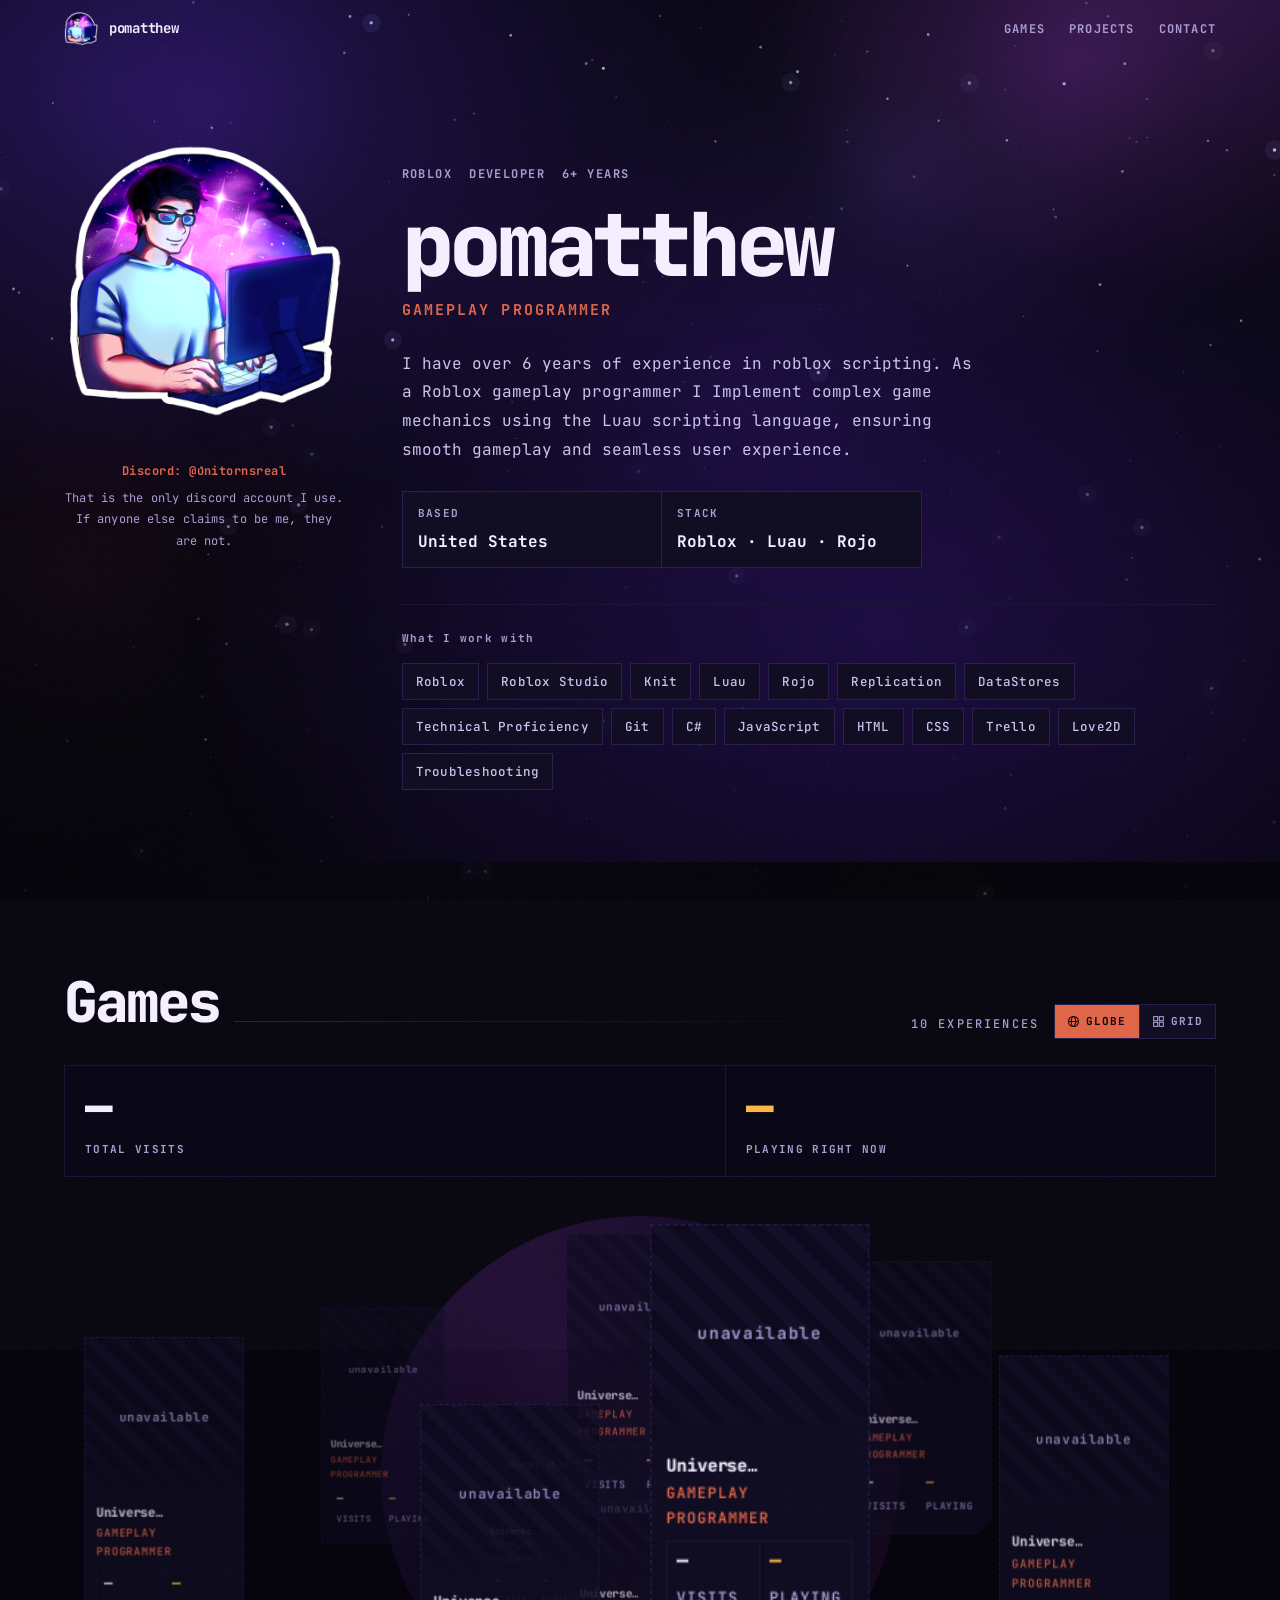
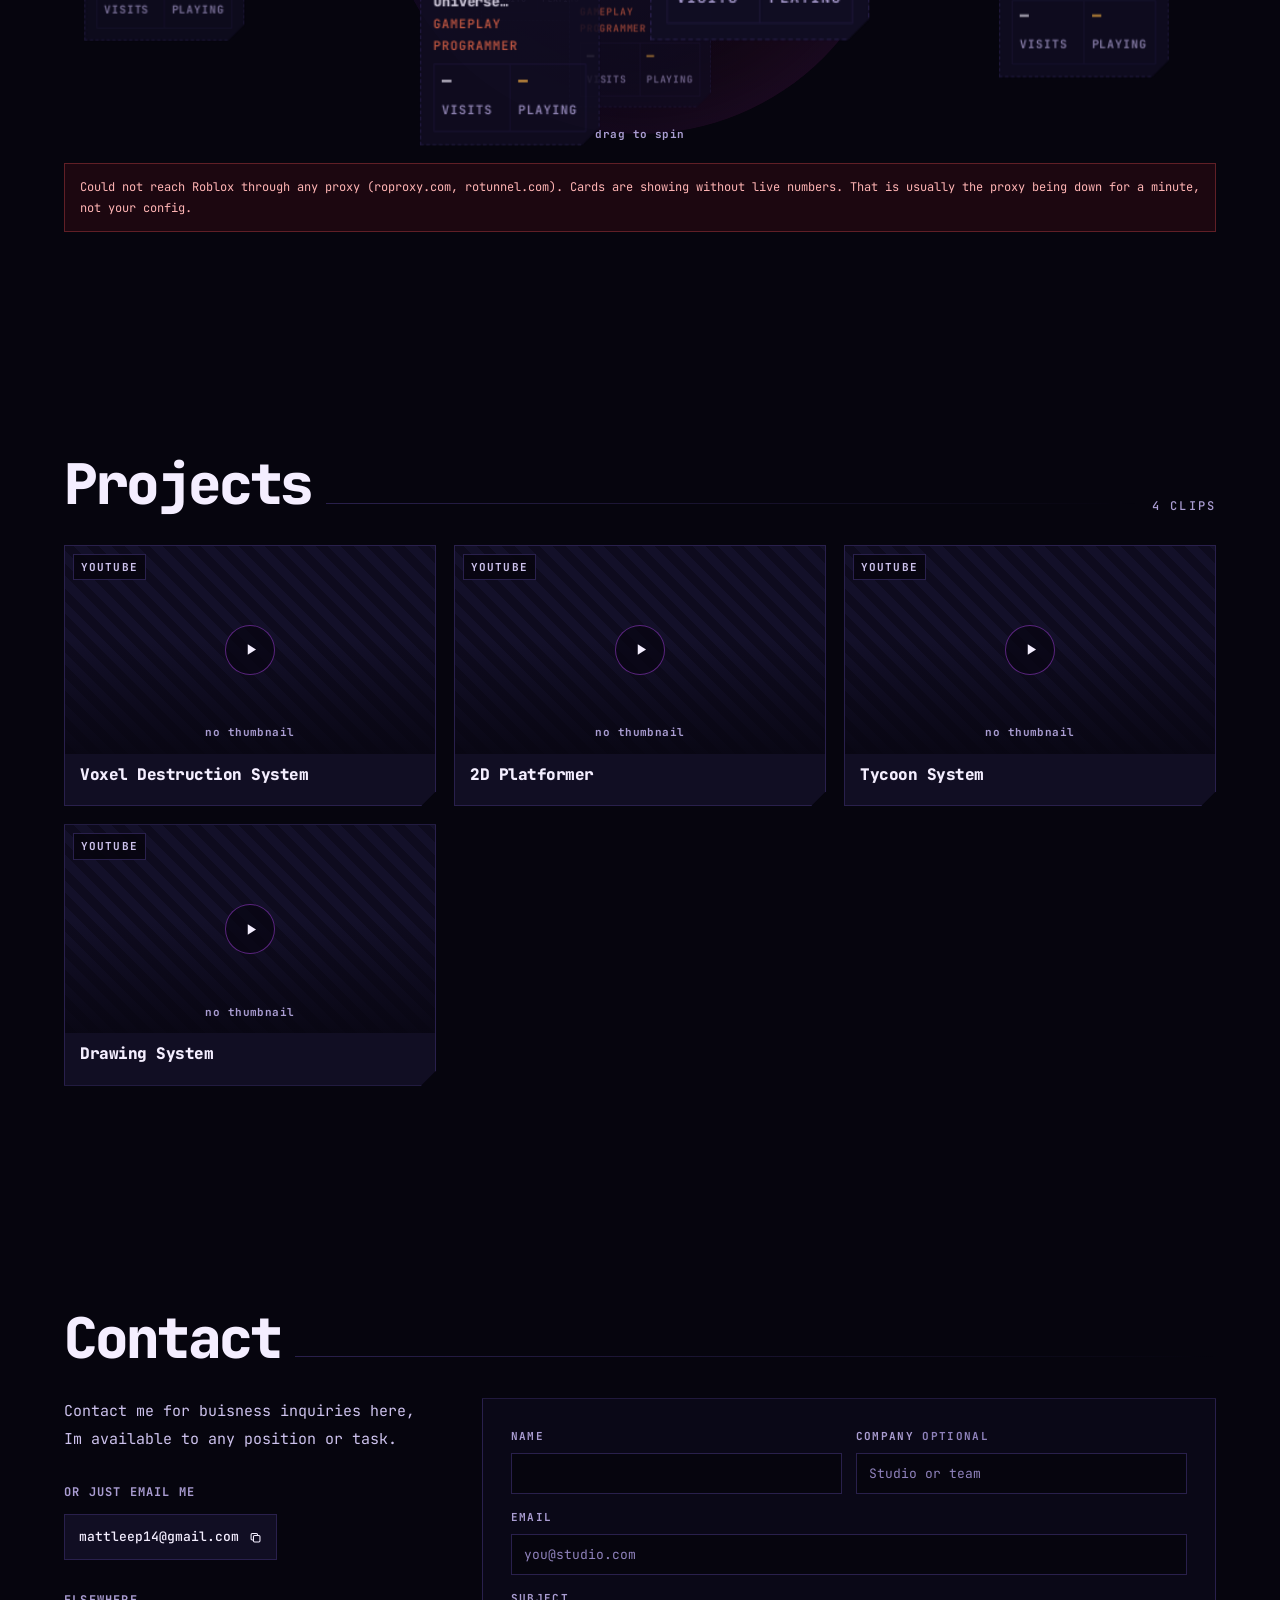
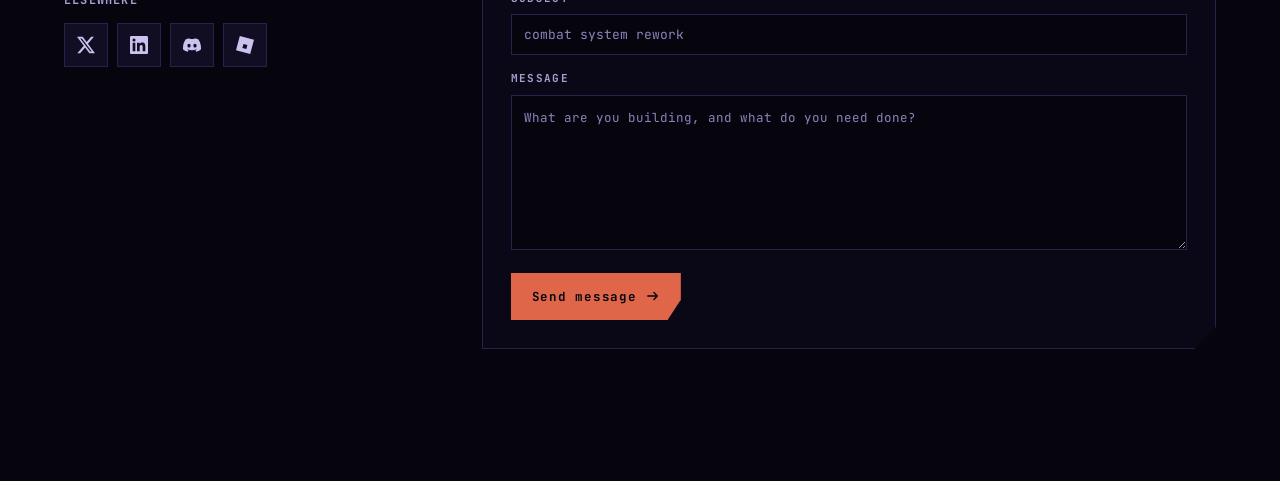
==== index.html @ 41c449dd "Publish" ====
<!DOCTYPE html>
<html lang="en">
<head>
<meta charset="utf-8">
<meta name="viewport" content="width=device-width, initial-scale=1, viewport-fit=cover">
<title>Pomatthew</title>
<meta name="description" content="Roblox gameplay programmer. Combat, movement and ability systems in Luau.">
<meta name="theme-color" content="#06050e">

<meta property="og:title" content="pomatthew · Gameplay Programmer">
<meta property="og:description" content="Roblox gameplay programmer. Combat, movement and ability systems in Luau.">
<meta property="og:image" content="assets/pfp.png">
<meta property="og:type" content="website">

<link rel="icon" href="assets/pfp.png">
<link rel="preconnect" href="https://fonts.googleapis.com">
<link rel="preconnect" href="https://fonts.gstatic.com" crossorigin>
<link href="https://fonts.googleapis.com/css2?family=JetBrains+Mono:ital,wght@0,300;0,400;0,500;0,700;0,800;1,400&display=swap" rel="stylesheet">
<link rel="stylesheet" href="css/base.css">
<link rel="stylesheet" href="css/nav.css">
<link rel="stylesheet" href="css/hero.css">
<link rel="stylesheet" href="css/sections.css">
<link rel="stylesheet" href="css/games.css">
<link rel="stylesheet" href="css/projects.css">
<link rel="stylesheet" href="css/contact.css">
<link rel="stylesheet" href="css/player.css">
<link rel="stylesheet" href="css/ui.css">
</head>

<body>

<canvas id="sky" aria-hidden="true"></canvas>
<div class="grain" aria-hidden="true"></div>
<div class="vignette" aria-hidden="true"></div>

<header class="nav">
  <a class="nav-mark" href="#top">
    <span class="nav-mark-pic"><img src="assets/pfp.png" alt="" width="64" height="64"></span>
    <span class="nav-mark-text">pomatthew</span>
  </a>
  <nav class="nav-links">
    <a href="#games">Games</a>
    <a href="#projects">Projects</a>
    <a href="#contact">Contact</a>
  </nav>
</header>

<main id="top">

  <section class="hero">
    <div class="hero-field" aria-hidden="true"></div>

    <div class="wrap hero-grid">

      <div class="hero-portrait reveal">
        <div class="portrait-wrap">
          <div class="portrait">
            <img src="assets/pfp.png" alt="pomatthew" width="640" height="640">
          </div>
          <div class="portrait-shadow" aria-hidden="true"></div>
        </div>
        <p class="handle-note" id="handle-note"></p>
      </div>

      <div class="hero-body">
        <p class="kicker reveal">roblox &nbsp;developer &nbsp;6+ years</p>

        <h1 class="reveal">
          <span class="h1-name">pomatthew</span>
        </h1>

        <p class="role reveal"><span data-scramble>Gameplay Programmer</span></p>

        <p class="blurb reveal" id="blurb"></p>

        <div class="facts reveal solid" id="facts"></div>

        <div class="skills reveal solid">
          <p class="skills-label">What I work with</p>
          <ul class="skill-list" id="skills"></ul>
        </div>
      </div>
    </div>
  </section>

  <section id="games" class="section">
    <div class="wrap">

      <div class="sec-head reveal">
        <h2><span class="cut"><i>Games</i></span></h2>
        <span class="sec-rule"></span>
        <span class="sec-count" id="games-sync"></span>
        <div class="view-toggle" role="group" aria-label="Game layout">
          <button type="button" data-view="globe" class="on">
            <svg viewBox="0 0 16 16" width="13" height="13" aria-hidden="true"><circle cx="8" cy="8" r="6.2" fill="none" stroke="currentColor" stroke-width="1.3"/><ellipse cx="8" cy="8" rx="2.6" ry="6.2" fill="none" stroke="currentColor" stroke-width="1.3"/><path d="M2 8h12" stroke="currentColor" stroke-width="1.3"/></svg>
            Globe
          </button>
          <button type="button" data-view="grid">
            <svg viewBox="0 0 16 16" width="13" height="13" aria-hidden="true"><rect x="2" y="2" width="5" height="5" fill="none" stroke="currentColor" stroke-width="1.3"/><rect x="9" y="2" width="5" height="5" fill="none" stroke="currentColor" stroke-width="1.3"/><rect x="2" y="9" width="5" height="5" fill="none" stroke="currentColor" stroke-width="1.3"/><rect x="9" y="9" width="5" height="5" fill="none" stroke="currentColor" stroke-width="1.3"/></svg>
            Grid
          </button>
        </div>
      </div>

      <div class="totals reveal" id="totals" hidden>
        <div class="total">
          <span class="total-num">&mdash;</span>
          <span class="total-label">total visits</span>
        </div>
        <div class="total">
          <span class="total-num">&mdash;</span>
          <span class="total-label">playing right now</span>
        </div>
      </div>

      <div class="games-stage" id="games-stage">
        <div class="globe-hint" id="globe-hint">drag to spin</div>
        <div class="globe-layer" id="globe-layer"></div>
      </div>

      <div class="games-grid" id="games-grid" hidden></div>

      <p class="games-error" id="games-error" hidden></p>

    </div>
  </section>

  <section id="projects" class="section">
    <div class="wrap">
      <div class="sec-head reveal">
        <h2><span class="cut"><i>Projects</i></span></h2>
        <span class="sec-rule"></span>
        <span class="sec-count" id="projects-count"></span>
      </div>

      <div class="reel-grid" id="reel-grid"></div>
    </div>
  </section>

  <section id="contact" class="section section-contact">
    <div class="wrap">
      <div class="sec-head reveal">
        <h2><span class="cut"><i>Contact</i></span></h2>
        <span class="sec-rule"></span>
      </div>

      <div class="contact-grid">

        <div class="contact-side reveal">
          <p class="contact-blurb" id="contact-blurb"></p>

          <div class="contact-direct">
            <p class="micro">Or just email me</p>
            <button type="button" class="mail-copy" id="mail-copy">
              <span id="mail-copy-text">&mdash;</span>
              <svg viewBox="0 0 16 16" width="13" height="13" aria-hidden="true"><rect x="5.5" y="5.5" width="8" height="8" rx="1.4" fill="none" stroke="currentColor" stroke-width="1.3"/><path d="M10.5 5.5v-1a1.4 1.4 0 0 0-1.4-1.4H4a1.4 1.4 0 0 0-1.4 1.4v5.1A1.4 1.4 0 0 0 4 11h1" fill="none" stroke="currentColor" stroke-width="1.3"/></svg>
            </button>
          </div>

          <div class="socials">
            <p class="micro">Elsewhere</p>
            <div class="social-row" id="socials"></div>
          </div>
        </div>

        <form class="contact-form reveal" id="contact-form" novalidate>
          <div class="field-row">
            <label class="field">
              <span>Name</span>
              <input name="name" type="text" autocomplete="name" required>
              <em class="err"></em>
            </label>
            <label class="field">
              <span>Company <i>optional</i></span>
              <input name="company" type="text" autocomplete="organization" placeholder="Studio or team">
              <em class="err"></em>
            </label>
          </div>

          <label class="field">
            <span>Email</span>
            <input name="email" type="email" autocomplete="email" placeholder="you@studio.com" required>
            <em class="err"></em>
          </label>

          <label class="field">
            <span>Subject</span>
            <input name="subject" type="text" placeholder="combat system rework" required>
            <em class="err"></em>
          </label>

          <label class="field">
            <span>Message</span>
            <textarea name="message" rows="6" placeholder="What are you building, and what do you need done?" required></textarea>
            <em class="err"></em>
          </label>

          <input type="text" name="_honey" class="honey" tabindex="-1" autocomplete="off" aria-hidden="true">

          <div class="form-foot">
            <button type="submit" class="btn btn-solid" id="send-btn">
              <span>Send message</span>
              <svg viewBox="0 0 16 16" width="14" height="14" aria-hidden="true"><path d="M2 8h11M9 4l4 4-4 4" fill="none" stroke="currentColor" stroke-width="1.6" stroke-linecap="round" stroke-linejoin="round"/></svg>
            </button>
            <p class="form-status" id="form-status" role="status" aria-live="polite"></p>
          </div>
        </form>

      </div>
    </div>
  </section>
</main>

<div class="player" id="player" hidden>
  <div class="player-scrim" data-close></div>

  <div class="player-box" role="dialog" aria-modal="true" aria-label="Video player">

    <button class="player-x" type="button" data-close aria-label="Close player">
      <svg viewBox="0 0 16 16" width="16" height="16" aria-hidden="true"><path d="M3.5 3.5l9 9M12.5 3.5l-9 9" stroke="currentColor" stroke-width="1.6" stroke-linecap="round"/></svg>
    </button>

    <div class="player-stage" id="player-stage">
      <video id="html5" playsinline preload="metadata"></video>
      <div id="ytmount"></div>
      <div class="player-spinner" id="player-spinner"><i></i></div>
      <button class="player-bigplay" id="bigplay" type="button" aria-label="Play">
        <svg viewBox="0 0 24 24" width="30" height="30" aria-hidden="true"><path d="M8 5.5v13l11-6.5z" fill="currentColor"/></svg>
      </button>
      <div class="player-flash" id="flash-back" aria-hidden="true">&minus;10s</div>
      <div class="player-flash right" id="flash-fwd" aria-hidden="true">+10s</div>
    </div>

    <div class="player-ui" id="player-ui">
      <div class="scrub" id="scrub" role="slider" tabindex="0" aria-label="Seek" aria-valuemin="0" aria-valuemax="100" aria-valuenow="0">
        <div class="scrub-track">
          <div class="scrub-buf" id="scrub-buf"></div>
          <div class="scrub-fill" id="scrub-fill"><span class="scrub-knob"></span></div>
        </div>
        <div class="scrub-tip" id="scrub-tip">0:00</div>
      </div>

      <div class="ctl-row">
        <button class="ctl" id="btn-play" type="button" aria-label="Play/pause">
          <svg class="i-play" viewBox="0 0 24 24" width="19" height="19" aria-hidden="true"><path d="M8 5.5v13l11-6.5z" fill="currentColor"/></svg>
          <svg class="i-pause" viewBox="0 0 24 24" width="19" height="19" aria-hidden="true"><path d="M7.5 5.5h3.2v13H7.5zM13.3 5.5h3.2v13h-3.2z" fill="currentColor"/></svg>
        </button>

        <button class="ctl ctl-skip" id="btn-back" type="button" aria-label="Back 10 seconds">
          <svg viewBox="0 0 24 24" width="17" height="17" aria-hidden="true"><path d="M11 6l-5.5 6L11 18M18.5 6L13 12l5.5 6" fill="none" stroke="currentColor" stroke-width="1.8" stroke-linecap="round" stroke-linejoin="round"/></svg>
          <span class="ctl-n">10</span>
        </button>

        <button class="ctl ctl-skip" id="btn-fwd" type="button" aria-label="Forward 10 seconds">
          <span class="ctl-n">10</span>
          <svg viewBox="0 0 24 24" width="17" height="17" aria-hidden="true"><path d="M5.5 6l5.5 6-5.5 6M13 6l5.5 6L13 18" fill="none" stroke="currentColor" stroke-width="1.8" stroke-linecap="round" stroke-linejoin="round"/></svg>
        </button>

        <div class="vol">
          <button class="ctl" id="btn-mute" type="button" aria-label="Mute">
            <svg class="i-vol" viewBox="0 0 24 24" width="18" height="18" aria-hidden="true"><path d="M4 9.5h3.2L12 5.6v12.8L7.2 14.5H4z" fill="currentColor"/><path d="M15.2 9a4 4 0 0 1 0 6M17.8 6.6a7.4 7.4 0 0 1 0 10.8" fill="none" stroke="currentColor" stroke-width="1.6" stroke-linecap="round"/></svg>
            <svg class="i-mute" viewBox="0 0 24 24" width="18" height="18" aria-hidden="true"><path d="M4 9.5h3.2L12 5.6v12.8L7.2 14.5H4z" fill="currentColor"/><path d="M15.5 9.5l5 5M20.5 9.5l-5 5" fill="none" stroke="currentColor" stroke-width="1.7" stroke-linecap="round"/></svg>
          </button>
          <input type="range" id="vol" min="0" max="1" step="0.01" value="1" aria-label="Volume">
        </div>

        <div class="tcode"><b id="t-now">0:00</b><i>/</i><span id="t-end">0:00</span></div>

        <div class="ctl-spacer"></div>

        <div class="speed">
          <button class="ctl ctl-wide" id="btn-speed" type="button" aria-haspopup="true" aria-expanded="false">
            <span id="speed-label">1&times;</span>
          </button>
          <div class="speed-menu" id="speed-menu" hidden></div>
        </div>

        <button class="ctl" id="btn-pip" type="button" aria-label="Picture in picture">
          <svg viewBox="0 0 24 24" width="18" height="18" aria-hidden="true"><rect x="2.8" y="4.5" width="18.4" height="15" rx="2" fill="none" stroke="currentColor" stroke-width="1.6"/><rect x="12.4" y="11.4" width="7.4" height="6.4" rx="1.2" fill="currentColor"/></svg>
        </button>

        <button class="ctl" id="btn-full" type="button" aria-label="Fullscreen">
          <svg viewBox="0 0 24 24" width="18" height="18" aria-hidden="true"><path d="M8.5 3.5H3.5v5M15.5 3.5h5v5M15.5 20.5h5v-5M8.5 20.5h-5v-5" fill="none" stroke="currentColor" stroke-width="1.7" stroke-linecap="round" stroke-linejoin="round"/></svg>
        </button>
      </div>
    </div>

    <div class="player-meta">
      <div>
        <h3 id="player-title">&mdash;</h3>
        <p id="player-desc"></p>
      </div>
      <p class="player-keys">
        <kbd>space</kbd> play <kbd>J</kbd>/<kbd>L</kbd> &plusmn;10s
        <kbd>&larr;</kbd>/<kbd>&rarr;</kbd> &plusmn;5s <kbd>&lt;</kbd>/<kbd>&gt;</kbd> speed
        <kbd>M</kbd> mute <kbd>F</kbd> full <kbd>esc</kbd> close
      </p>
    </div>
  </div>
</div>

<div class="toast" id="toast" role="status" aria-live="polite"></div>

<script src="config.js"></script>
<script src="js/space.js"></script>
<script src="js/roblox.js"></script>
<script src="js/globe.js"></script>
<script src="js/games.js"></script>
<script src="js/player.js"></script>
<script src="js/media.js"></script>
<script src="js/main.js"></script>
</body>
</html>
---- css/base.css ----
:root{
  --void:      #06050e;
  --deep:      #0a0817;
  --panel:     #110e23;
  --panel-hi:  #181330;
  --line:      #29204c;
  --line-soft: #1c1636;

  --plasma:    #9b3cd3;
  --plasma-lo: #4723a9;
  --magenta:   #e6377d;
  --amber:     #ffb648;
  --accent:    #e0664a;

  --star:  #f4eeff;
  --mid:   #cdc2ed;
  --dim:   #aa9dd2;
  --faint: #aa9dd2;
  --ghost: #8f82bc;

  --mono: 'JetBrains Mono', ui-monospace, 'Cascadia Mono', Consolas, monospace;
  --sans: var(--mono);

  --pad: clamp(20px, 5vw, 64px);
  --ease: cubic-bezier(.16,1,.3,1);
  --swipe: cubic-bezier(.4,0,.2,1);
}

*, *::before, *::after{ box-sizing:border-box; }

html{ scroll-behavior:smooth; -webkit-text-size-adjust:100%; }

body{
  margin:0;
  background:var(--void);
  color:var(--star);
  font-family:var(--sans);
  font-size:15.5px;
  font-weight:400;
  line-height:1.7;
  overflow-x:hidden;
  -webkit-font-smoothing:antialiased;
}

img{ max-width:100%; display:block; }
a{ color:inherit; text-decoration:none; }
button{ font:inherit; color:inherit; }
h1,h2,h3{ margin:0; line-height:1.02; font-weight:700; letter-spacing:-.045em; }
p{ margin:0; }
ul{ margin:0; padding:0; list-style:none; }

code{
  font-family:var(--mono);
  font-size:.92em; color:var(--accent);
  background:rgba(224,102,74,.12);
  border:1px solid var(--line-soft);
  padding:1px 5px;
}

::selection{ background:var(--accent); color:var(--void); }
:focus-visible{ outline:2px solid var(--accent); outline-offset:3px; }

.wrap{ width:min(1180px, 100% - var(--pad)*2); margin-inline:auto; }

.micro{
  font-size:12px; font-weight:700;
  letter-spacing:.1em; text-transform:uppercase;
  color:var(--dim); margin-bottom:12px;
}

#sky{ position:fixed; inset:0; width:100%; height:100%; z-index:0; pointer-events:none; }

.grain{
  position:fixed; inset:-50%; z-index:2; pointer-events:none;
  opacity:.05;
  background-image:url("data:image/svg+xml,%3Csvg xmlns='http://www.w3.org/2000/svg' width='220' height='220'%3E%3Cfilter id='n'%3E%3CfeTurbulence type='fractalNoise' baseFrequency='.85' numOctaves='4' stitchTiles='stitch'/%3E%3C/filter%3E%3Crect width='220' height='220' filter='url(%23n)'/%3E%3C/svg%3E");
  animation:grainshift 640ms steps(3) infinite;
}
@keyframes grainshift{
  0%{ transform:translate(0,0) } 33%{ transform:translate(-2%,1%) }
  66%{ transform:translate(1%,-2%) } 100%{ transform:translate(2%,1%) }
}

.vignette{
  position:fixed; inset:0; z-index:1; pointer-events:none;
  background:radial-gradient(125% 92% at 50% 2%, transparent 38%, rgba(3,2,8,.8) 100%);
}

main, .nav{ position:relative; z-index:3; }

.reveal{
  opacity:0;
  transform:translate3d(22px,0,0) scale(.994);
}
.reveal.solid{ opacity:1; }
.reveal.in{
  opacity:1; transform:none;
  transition:opacity .52s ease, transform .9s var(--ease);
  transition-delay:var(--d, 0ms);
}

.cut{ display:inline-block; overflow:hidden; vertical-align:bottom; padding:0 .06em .1em; margin:0 -.06em; }
.cut i{
  display:inline-block; font-style:normal;
  transform:translateY(115%);
  transition:transform .95s var(--ease);
  transition-delay:calc(var(--d, 0ms) + 60ms);
}
.reveal.in .cut i{ transform:none; }
---- css/nav.css ----
.nav{
  position:fixed; top:0; left:0; right:0; z-index:50;
  display:flex; align-items:center; gap:24px;
  padding:12px var(--pad);
  border-bottom:1px solid transparent;
  transition:background .3s var(--ease), border-color .3s var(--ease);
}
.nav.stuck{ background:rgba(7,5,16,.93); border-bottom-color:var(--line-soft); }

.nav-mark{ display:flex; align-items:center; gap:11px; margin-right:auto; }
.nav-mark-pic{
  width:34px; height:34px; display:block;
  transition:filter .25s;
}
.nav-mark-pic img{ width:100%; height:100%; object-fit:contain; }
.nav-mark:hover .nav-mark-pic{ filter:brightness(1.18); }
.nav-mark-text{ font-weight:700; font-size:14px; letter-spacing:-.02em; }

.nav-links{ display:flex; gap:24px; }
.nav-links a{
  font-size:12px; font-weight:700; letter-spacing:.1em;
  text-transform:uppercase; color:var(--dim);
  padding:4px 0; position:relative;
  transition:color .2s;
}
.nav-links a::after{
  content:''; position:absolute; left:50%; right:50%; bottom:0; height:2px;
  background:var(--accent); transition:left .32s var(--ease), right .32s var(--ease);
}
.nav-links a:hover{ color:var(--star); }
.nav-links a:hover::after{ left:0; right:0; }

@media (max-width:640px){
  .nav-mark-text{ display:none; }
  .nav-links{ gap:15px; }
}
---- css/hero.css ----
.hero{
  position:relative; overflow:hidden;
  padding:clamp(112px,16vh,168px) 0 clamp(56px,8vh,92px);
}

.hero-field{
  position:absolute; inset:-14% -18% auto -18%; height:150%;
  pointer-events:none;
  background:
    radial-gradient(58% 52% at 20% 16%, rgba(71,35,169,.34), transparent 66%),
    radial-gradient(44% 40% at 84% 4%,  rgba(155,60,211,.26), transparent 70%),
    radial-gradient(56% 58% at 64% 58%, rgba(50,21,117,.50), transparent 72%);
}

.hero-grid{
  position:relative; z-index:1;
  display:grid;
  grid-template-columns:minmax(180px, 280px) 1fr;
  gap:clamp(26px, 4.5vw, 60px);
  align-items:start;
}

.hero-portrait{ position:relative; }

.portrait-wrap{ width:100%; }

.portrait{
  width:100%;
  animation:bob 7.5s ease-in-out infinite;
  will-change:transform;
}
@keyframes bob{ 50%{ transform:translateY(-13px) } }

.portrait img{ width:100%; height:auto; }

.portrait-shadow{
  width:58%; height:15px;
  margin:4px auto 0;
  border-radius:50%;
  background:radial-gradient(50% 50% at 50% 50%, rgba(2,1,7,.9), rgba(30,10,58,.5) 55%, transparent 74%);
  filter:blur(6px);
  animation:bobshade 7.5s ease-in-out infinite;
  will-change:transform, opacity;
}
@keyframes bobshade{ 50%{ transform:translateY(-5px) scaleX(.84); opacity:.5 } }

.handle-note{
  margin-top:18px;
  font-size:12px; line-height:1.8;
  letter-spacing:.01em;
  color:var(--dim);
  text-align:center;
}
.handle-note b{
  display:block;
  margin-bottom:5px;
  font-size:12px; font-weight:700; letter-spacing:.04em;
  color:var(--accent);
}

.hero-body{ padding-top:clamp(0px,1.6vw,20px); min-width:0; }

.kicker{
  font-size:12px; font-weight:700; letter-spacing:.12em;
  text-transform:uppercase; color:var(--dim);
  margin-bottom:16px;
}

.hero h1{
  font-size:clamp(38px, 7.4vw, 88px);
  font-weight:800;
  letter-spacing:-.06em;
  margin-bottom:8px;
}
.h1-name{ color:var(--star); }

.role{
  color:var(--accent);
  font-size:clamp(13px,1.6vw,15px);
  font-weight:700;
  letter-spacing:.14em;
  text-transform:uppercase;
  margin-bottom:26px;
}

.blurb{
  max-width:58ch;
  color:var(--mid);
  font-size:clamp(15px,1.25vw,17px);
  line-height:1.8;
  margin-bottom:26px;
}

.facts{
  display:grid;
  grid-template-columns:repeat(auto-fit, minmax(min(150px, 100%), 1fr));
  border-top:1px solid var(--line);
  border-left:1px solid var(--line);
  background:var(--panel);
  margin-bottom:28px;
  max-width:520px;
}
@media (max-width:560px){ .facts{ grid-template-columns:1fr 1fr; } }
@media (max-width:359px){ .facts{ grid-template-columns:1fr; } }

.fact{
  border-right:1px solid var(--line);
  border-bottom:1px solid var(--line);
  padding:12px 15px;
  min-width:0;
}
.fact b{
  display:block;
  font-size:11px; font-weight:700; letter-spacing:.12em;
  text-transform:uppercase; color:var(--dim);
  margin-bottom:5px;
}
.fact span{ font-size:16px; font-weight:700; color:var(--star); }

.skills{
  margin-top:36px;
  padding-top:24px;
  border-top:1px solid var(--line-soft);
}
.skills-label{
  font-size:11px; font-weight:700; letter-spacing:.12em;
  color:var(--dim);
  margin-bottom:15px;
}
.skill-list{ display:flex; flex-wrap:wrap; align-items:center; gap:8px; list-style:none; }
.skill-list li{ list-style:none; }
.skill-list li::marker{ content:''; }

.skill{
  display:inline-block;
  padding:7px 13px;
  font-size:12.5px; font-weight:500; letter-spacing:.02em;
  color:var(--mid);
  border:1px solid var(--line);
  background-color:var(--panel);
  background-image:linear-gradient(var(--plasma-lo), var(--plasma-lo));
  background-repeat:no-repeat;
  background-position:0 100%;
  background-size:100% 0;
  cursor:default;
  transition:background-size .36s var(--ease), color .26s, border-color .26s, letter-spacing .3s var(--ease);
}
.skill:hover{
  background-size:100% 100%;
  color:var(--star); border-color:var(--plasma); letter-spacing:.09em;
}

@media (max-width:820px){
  .hero-grid{ grid-template-columns:1fr; gap:22px; }
  .portrait-wrap{ max-width:160px; }
  .handle-note{ text-align:left; max-width:46ch; margin-top:14px; }
}
@media (max-width:480px){
  .portrait-wrap{ max-width:124px; }
}
---- css/sections.css ----
.section{ padding:clamp(60px,9vw,112px) 0; }

.sec-head{
  display:flex; align-items:baseline; gap:15px;
  margin-bottom:26px; flex-wrap:wrap;
}
.sec-head h2{ font-size:clamp(34px,5.2vw,56px); font-weight:800; letter-spacing:-.055em; }
.sec-rule{
  flex:1; height:1px; min-width:30px;
  background:linear-gradient(90deg, var(--line), transparent);
  transform:translateY(-6px);
}
.sec-count{
  font-size:12px; font-weight:500; color:var(--dim);
  letter-spacing:.18em; text-transform:uppercase;
  white-space:nowrap;
}

.totals{
  display:grid; grid-template-columns:minmax(0,1.35fr) minmax(0,1fr);
  border:1px solid var(--line-soft);
  background:var(--deep);
  margin-bottom:28px;
  position:relative; z-index:2;
}
.total{ padding:14px 20px 15px; border-right:1px solid var(--line-soft); }
.total:last-child{ border-right:0; }
.total-num{
  display:block;
  font-weight:800;
  font-size:clamp(28px,4.6vw,46px);
  letter-spacing:-.035em;
  color:var(--star);
  line-height:1.2;
}
.total:nth-child(2) .total-num{ color:var(--amber); }
.total-label{
  font-size:11px; font-weight:700; letter-spacing:.12em;
  text-transform:uppercase; color:var(--dim);
}
@media (max-width:560px){
  .totals{ grid-template-columns:1fr; }
  .total{ border-right:0; }
  .total + .total{ border-top:1px solid var(--line-soft); }
}
---- css/games.css ----
.card{
  position:relative; display:block;
  background:var(--panel);
  border:1px solid var(--line);
  color:inherit;
  overflow:hidden;
  clip-path:polygon(0 0, 100% 0, 100% calc(100% - 15px), calc(100% - 15px) 100%, 0 100%);
  transition:border-color .25s, background .25s, transform .28s var(--ease);
}
.card::before{
  content:''; position:absolute; top:7px; left:7px; z-index:4;
  width:0; height:0;
  border-top:1px solid var(--accent); border-left:1px solid var(--accent);
  transition:width .3s var(--ease) .05s, height .3s var(--ease) .05s;
  pointer-events:none;
}
.card::after{
  content:''; position:absolute; top:-25%; bottom:-25%; left:0; width:34%;
  background:linear-gradient(90deg, transparent, rgba(230,205,255,.11), transparent);
  transform:skewX(-18deg) translateX(-220%);
  transition:transform .68s var(--swipe);
  pointer-events:none; z-index:3;
}
.card:hover{ border-color:var(--plasma); background:var(--panel-hi); }
.card:hover::before{ width:17px; height:17px; }
.card:hover::after{ transform:skewX(-18deg) translateX(420%); }

.card-top{ position:relative; aspect-ratio:1/1; overflow:hidden; background:#0c0a1c; }
.card-top img{
  width:100%; height:100%; object-fit:cover;
  transition:transform .55s var(--ease), filter .3s;
  filter:saturate(.94);
}
.card:hover .card-top img{ transform:scale(1.05); filter:saturate(1.12); }

.card-fade{
  position:absolute; inset:auto 0 0 0; height:28%;
  background:linear-gradient(to top, rgba(17,14,35,.92), transparent);
  pointer-events:none;
  transition:background .25s;
}
.card:hover .card-fade{ background:linear-gradient(to top, rgba(24,19,48,.92), transparent); }

.card-live{
  position:absolute; top:8px; right:8px; z-index:2;
  display:inline-flex; align-items:center; gap:6px;
  padding:4px 8px;
  background:rgba(6,4,14,.9);
  border:1px solid rgba(255,182,72,.42);
  font-size:11px; font-weight:700; letter-spacing:.06em; color:var(--amber);
}
.card-live svg{ display:block; flex:none; }

.card-open{
  position:absolute; bottom:8px; right:8px; z-index:4;
  width:25px; height:25px; display:grid; place-items:center;
  background:rgba(6,4,14,.85);
  border:1px solid var(--line);
  color:var(--mid);
  opacity:0; transform:translateY(5px);
  transition:opacity .25s, transform .25s var(--ease), color .2s, border-color .2s;
}
.card:hover .card-open{ opacity:1; transform:none; color:var(--star); border-color:var(--accent); }

.card-body{ padding:13px 14px 15px; position:relative; z-index:1; }

.card-title{
  font-size:16px; font-weight:800; line-height:1.3; letter-spacing:-.03em;
  margin-bottom:5px;
  display:-webkit-box; -webkit-line-clamp:2; -webkit-box-orient:vertical;
  overflow:hidden;
}
.card-role{
  font-size:11px; font-weight:700; letter-spacing:.1em;
  text-transform:uppercase; color:var(--accent);
  margin-bottom:10px;
}
.card-stats{
  display:grid; grid-template-columns:1fr 1fr;
  gap:1px; background:var(--line-soft); border:1px solid var(--line-soft);
}
.card-stats.has-rating{ grid-template-columns:repeat(3,1fr); }
.stat{ background:var(--panel); padding:7px 9px; transition:background .25s; min-width:0; }
.card:hover .stat{ background:var(--panel-hi); }
.stat b{
  display:block; font-size:16px; font-weight:800;
  color:var(--star); letter-spacing:-.035em; line-height:1.3;
}
.stat.is-live b{ color:var(--amber); }
.stat span{ font-size:11px; font-weight:700; letter-spacing:.1em; text-transform:uppercase; color:var(--dim); }

.card.is-loading .card-title{ color:var(--faint); }
.card.is-dead{ border-style:dashed; opacity:.7; }
.card-top.is-blank{
  display:grid; place-items:center;
  background:repeating-linear-gradient(45deg, #0e0b1e 0 9px, #131029 9px 18px);
}
.card-top.is-blank span{
  font-size:11px; font-weight:700; letter-spacing:.04em; color:var(--dim);
}

.games-grid{
  display:grid;
  grid-template-columns:repeat(auto-fill, minmax(min(230px, 100%), 1fr));
  gap:16px;
}

.games-stage{
  position:relative;
  height:clamp(400px, calc(100vh - 360px), 640px);
  perspective:1250px;
  perspective-origin:50% 50%;
  touch-action:pan-y;
  cursor:grab;
  user-select:none;
  -webkit-user-select:none;
  z-index:1;
}
.games-stage.dragging{ cursor:grabbing; }

.globe-layer{ position:absolute; inset:0; transform-style:preserve-3d; }

.games-stage::before{
  content:''; position:absolute; left:50%; top:50%;
  width:var(--gsize,520px); aspect-ratio:1;
  translate:-50% -50%;
  border-radius:50%;
  background:
    radial-gradient(circle at 32% 24%, rgba(155,60,211,.20), rgba(71,35,169,.07) 46%, transparent 68%),
    radial-gradient(circle at 74% 82%, rgba(230,55,125,.06), transparent 58%);
  box-shadow:inset 0 0 110px rgba(155,60,211,.12);
  pointer-events:none;
}

.globe-card{
  position:absolute; left:50%; top:50%;
  width:var(--gcard, 164px);
  translate:-50% -50%;
  will-change:transform, opacity;
}
.globe-card .card-body{ padding:8px 10px 10px; }
.globe-card .card-title{ font-size:11.5px; -webkit-line-clamp:1; margin-bottom:2px; }
.globe-card .card-role{ font-size:10px; margin-bottom:6px; letter-spacing:.08em; }
.globe-card .card-open{ display:none; }
.globe-card .card-stats,
.globe-card .card-stats.has-rating{ grid-template-columns:1fr 1fr; }
.globe-card .stat:nth-child(3){ display:none; }
.globe-card .stat b{ font-size:13px; }
.globe-card .stat span{ font-size:10px; letter-spacing:.08em; }
.globe-card .stat{ padding:5px 6px; }
.globe-card .card-live{ top:5px; right:5px; padding:3px 5px; font-size:10px; gap:4px; }
.globe-card .card-live svg{ width:9px; height:9px; }
.globe-card::before{ display:none; }

.globe-hint{
  position:absolute; left:50%; bottom:2px; translate:-50% 0;
  font-size:11px; font-weight:700; letter-spacing:.04em; color:var(--dim);
  pointer-events:none; transition:opacity .5s; z-index:5;
}
.globe-hint.gone{ opacity:0; }

.view-toggle{ display:flex; border:1px solid var(--line); background:var(--panel); }
.view-toggle button{
  display:inline-flex; align-items:center; gap:6px;
  padding:7px 12px;
  background:none; border:0; cursor:pointer;
  font-size:11px; font-weight:700; letter-spacing:.1em;
  text-transform:uppercase; color:var(--dim);
  transition:color .2s, background .2s;
}
.view-toggle button + button{ border-left:1px solid var(--line); }
.view-toggle button:hover{ color:var(--star); }
.view-toggle button.on{ color:var(--void); background:var(--accent); }

.games-error{
  border:1px solid rgba(255,90,90,.3);
  background:rgba(56,12,22,.45);
  color:#ffb4b4;
  padding:13px 15px;
  font-size:12px; line-height:1.7;
  margin-top:18px;
}
---- css/projects.css ----
.reel-grid{
  display:grid;
  grid-template-columns:repeat(auto-fill, minmax(min(310px, 100%), 1fr));
  gap:18px;
}

.vid{
  position:relative;
  text-align:left; padding:0; cursor:pointer;
  background:var(--panel);
  border:1px solid var(--line);
  overflow:hidden;
  clip-path:polygon(0 0, 100% 0, 100% calc(100% - 15px), calc(100% - 15px) 100%, 0 100%);
  transition:border-color .25s, background .25s, transform .28s var(--ease);
}
.vid::after{
  content:''; position:absolute; top:-25%; bottom:-25%; left:0; width:34%;
  background:linear-gradient(90deg, transparent, rgba(230,205,255,.10), transparent);
  transform:skewX(-18deg) translateX(-220%);
  transition:transform .68s var(--swipe);
  pointer-events:none; z-index:3;
}
.vid:hover{ border-color:var(--plasma); background:var(--panel-hi); }
.vid:hover::after{ transform:skewX(-18deg) translateX(420%); }

.vid-thumb{
  position:relative; aspect-ratio:16/9; overflow:hidden;
  background:repeating-linear-gradient(45deg,#0e0b1e 0 9px,#131029 9px 18px);
  display:grid; place-items:center;
}
.vid-thumb img{ width:100%; height:100%; object-fit:cover; transition:transform .55s var(--ease); }
.vid:hover .vid-thumb img{ transform:scale(1.045); }
.vid-thumb::after{
  content:''; position:absolute; inset:0;
  background:linear-gradient(to top, rgba(8,6,18,.88), transparent 55%);
  pointer-events:none;
}
.vid-missing{
  position:absolute; left:0; right:0; bottom:12px; z-index:3; text-align:center;
  font-size:11px; font-weight:700; letter-spacing:.04em; color:var(--dim);
}

.vid-play{
  position:absolute; left:50%; top:50%; translate:-50% -50%;
  width:50px; height:50px; z-index:2;
  display:grid; place-items:center;
  background:rgba(9,6,20,.74);
  border:1px solid rgba(155,60,211,.55);
  color:var(--star);
  border-radius:50%;
  transition:background .25s, border-color .25s, color .25s;
}
.vid:hover .vid-play{
  background:var(--accent); border-color:var(--accent); color:var(--void);
}

.vid-kind{
  position:absolute; top:8px; left:8px; z-index:2;
  padding:3px 7px;
  background:rgba(6,4,14,.86);
  border:1px solid var(--line);
  font-size:11px; font-weight:700; letter-spacing:.1em;
  text-transform:uppercase; color:var(--mid);
}
.vid-dur{ left:auto; right:8px; letter-spacing:.1em; color:var(--star); }

.vid-body{ padding:13px 15px 16px; position:relative; z-index:1; }
.vid-body h3{ font-size:16px; font-weight:800; letter-spacing:-.03em; margin-bottom:6px; }
.vid-body p{ font-size:12.5px; color:var(--dim); line-height:1.75; }
.vid-tags{ display:flex; gap:4px; flex-wrap:wrap; margin-top:10px; }
.vid-tags b{
  font-size:11px; font-weight:500; letter-spacing:.02em;
  color:var(--dim); padding:3px 7px; border:1px solid var(--line-soft);
}

.reel-empty{
  border:1px dashed var(--line);
  padding:32px; text-align:center;
  color:var(--dim); font-size:13px; line-height:2;
  grid-column:1/-1;
}
---- css/contact.css ----
.section-contact{ padding-bottom:clamp(72px,11vw,132px); }

.contact-grid{
  display:grid; grid-template-columns:minmax(250px, 360px) 1fr;
  gap:clamp(26px,4.5vw,58px);
  align-items:start;
}
@media (max-width:860px){ .contact-grid{ grid-template-columns:1fr; } }

.contact-blurb{ color:var(--mid); font-size:15px; line-height:1.85; margin-bottom:28px; }

.contact-direct{ margin-bottom:30px; }
.mail-copy{
  display:inline-flex; align-items:center; gap:10px;
  padding:11px 14px;
  border:1px solid var(--line);
  background-color:var(--panel);
  background-image:linear-gradient(var(--accent), var(--accent));
  background-repeat:no-repeat; background-position:0 100%; background-size:100% 0;
  font-size:13px; font-weight:500; color:var(--star);
  cursor:pointer;
  transition:background-size .34s var(--ease), color .25s, border-color .25s;
}
.mail-copy:hover{ background-size:100% 100%; color:var(--void); border-color:var(--accent); }

.social-row{ display:flex; gap:9px; flex-wrap:wrap; }
.social{
  position:relative;
  width:44px; height:44px;
  display:grid; place-items:center;
  border:1px solid var(--line);
  background-color:var(--panel);
  background-image:linear-gradient(var(--accent), var(--accent));
  background-repeat:no-repeat; background-position:0 100%; background-size:100% 0;
  color:var(--mid);
  cursor:pointer;
  transition:background-size .34s var(--ease), color .25s, border-color .25s, transform .25s var(--ease);
}
.social:hover{
  background-size:100% 100%;
  color:var(--void); border-color:var(--accent);
}
.social.unset{
  border-style:dashed; color:var(--ghost);
  cursor:default;
  background-image:none;
}

.social::after{
  content:attr(data-tip);
  position:absolute; bottom:calc(100% + 9px); left:50%; translate:-50% 0;
  padding:4px 8px;
  background:var(--panel-hi); border:1px solid var(--line);
  font-size:11px; letter-spacing:.03em; color:var(--mid); white-space:nowrap;
  opacity:0; pointer-events:none;
  transition:opacity .2s, translate .2s var(--ease);
}
.social:hover::after{ opacity:1; translate:-50% -3px; }
@media (hover:none), (max-width:620px){ .social::after{ display:none; } }

.contact-form{
  background:var(--deep);
  border:1px solid var(--line);
  padding:clamp(18px,2.6vw,28px);
  clip-path:polygon(0 0, 100% 0, 100% calc(100% - 22px), calc(100% - 22px) 100%, 0 100%);
}

.field-row{ display:grid; grid-template-columns:1fr 1fr; gap:14px; }
@media (max-width:560px){ .field-row{ grid-template-columns:1fr; } }

.field{ display:block; margin-bottom:14px; }
.field > span{
  display:block;
  font-size:11px; font-weight:700; letter-spacing:.12em;
  text-transform:uppercase; color:var(--dim);
  margin-bottom:7px;
}
.field > span i{ font-style:normal; color:var(--ghost); letter-spacing:.12em; }

.field input, .field textarea{
  width:100%;
  padding:11px 12px;
  background:var(--void);
  border:1px solid var(--line);
  color:var(--star);
  font-family:var(--mono); font-size:13px;
  transition:border-color .2s, box-shadow .2s;
  resize:vertical;
}
.field textarea{ font-size:12.5px; line-height:1.75; min-height:118px; }
.field input::placeholder, .field textarea::placeholder{ color:var(--ghost); }
.field input:focus, .field textarea:focus{
  outline:none; border-color:var(--accent);
  box-shadow:0 0 0 3px rgba(224,102,74,.22);
}
.field.bad input, .field.bad textarea{ border-color:#ff6b7d; }

.err{
  display:none; font-size:12px; font-style:normal;
  color:#ff9daa; margin-top:6px;
}
.field.bad .err{ display:block; }

.honey{ position:absolute; left:-9999px; opacity:0; height:0; width:0; }

.btn{
  position:relative; overflow:hidden;
  display:inline-flex; align-items:center; gap:9px;
  padding:12px 20px;
  font-size:12.5px; font-weight:700; letter-spacing:.06em;
  border:1px solid var(--line);
  background:var(--panel);
  color:var(--star);
  cursor:pointer;
  clip-path:polygon(0 0, 100% 0, 100% 58%, calc(100% - 13px) 100%, 0 100%);
  transition:color .25s, border-color .25s, transform .2s var(--ease);
}
.btn span, .btn svg{ position:relative; z-index:2; }
.btn svg{ transition:transform .3s var(--ease); }
.btn::before{
  content:''; position:absolute; inset:-2px -25%;
  transform:skewX(-16deg) translateX(-132%);
  transition:transform .5s var(--swipe);
  z-index:1;
}
.btn:hover::before{ transform:skewX(-16deg) translateX(0); }
.btn:hover svg{ transform:translateX(4px); }
.btn:active{ transform:translateY(1px); }

.btn-solid{
  background:var(--accent);
  border-color:var(--accent);
  color:var(--void);
  box-shadow:0 12px 30px -16px rgba(0,0,0,.9);
}
.btn-solid::before{ background:var(--star); }
.btn-solid:hover{ color:var(--void); border-color:var(--star); }
.btn[disabled]{ opacity:.45; pointer-events:none; }

.form-foot{ display:flex; align-items:center; gap:15px; flex-wrap:wrap; margin-top:6px; }
.form-status{ font-size:12px; line-height:1.7; color:var(--dim); }
.form-status.ok{ color:var(--star); }
.form-status.no{ color:#ff9daa; }
.form-status a{ color:var(--accent); font-weight:700; text-decoration:underline; text-underline-offset:3px; }
---- css/player.css ----
.player{ position:fixed; inset:0; z-index:100; display:grid; place-items:center; padding:clamp(12px,3vw,34px); }
.player[hidden]{ display:none; }

.player-scrim{
  position:absolute; inset:0;
  background:rgba(3,2,8,.92);
  animation:fade .25s var(--ease);
}
@keyframes fade{ from{ opacity:0 } }

.player-box{
  position:relative;
  width:min(1060px, 100%);
  max-height:100%;
  overflow:auto;
  background:var(--deep);
  border:1px solid var(--line);
  animation:rise .32s var(--ease);
}
@keyframes rise{ from{ opacity:0; transform:translateY(20px) scale(.985) } }

.player-x{
  position:absolute; top:10px; right:10px; z-index:12;
  width:33px; height:33px; display:grid; place-items:center;
  background:rgba(6,4,14,.85); border:1px solid var(--line);
  color:var(--mid); cursor:pointer;
  transition:color .2s, border-color .2s, background .2s, transform .2s var(--ease);
}
.player-x:hover{ color:var(--star); border-color:var(--magenta); background:var(--panel-hi); transform:rotate(90deg); }

.player-stage{ position:relative; aspect-ratio:16/9; background:#000; overflow:hidden; }
.player-stage video,
.player-stage iframe{ position:absolute; inset:0; width:100%; height:100%; border:0; display:block; }
.player-stage video[hidden], #ytmount[hidden]{ display:none; }
#ytmount{ position:absolute; inset:0; }

.player-hit{ position:absolute; inset:0; z-index:5; cursor:pointer; }
.player-hit.off{ display:none; }

.player-fail{
  position:absolute; inset:0; z-index:8;
  display:flex; flex-direction:column; align-items:center; justify-content:center; gap:14px;
  text-align:center; padding:26px;
  background:rgba(6,4,14,.94);
  font-size:12px; color:#ff9daa; line-height:1.9;
}
.player-fail a{
  color:var(--accent); border:1px solid var(--accent); padding:8px 14px;
  font-size:11px; letter-spacing:.1em; text-transform:uppercase;
  transition:background .25s, color .25s;
}
.player-fail a:hover{ background:var(--accent); color:var(--void); }

.yt-card{ position:absolute; inset:0; overflow:hidden; background:#07050f; }
.yt-card-bg{
  position:absolute; inset:0; width:100%; height:100%; object-fit:cover;
  filter:blur(20px) saturate(.65) brightness(.36);
  transform:scale(1.14);
}
.yt-card-in{
  position:absolute; inset:0; z-index:2;
  display:flex; flex-direction:column; align-items:center; justify-content:center;
  gap:13px; text-align:center; padding:26px;
  background:radial-gradient(78% 78% at 50% 50%, rgba(6,4,14,.52), rgba(6,4,14,.9));
}
.yt-card-in strong{
  font-size:14.5px; font-weight:700; letter-spacing:-.03em;
  color:var(--star); max-width:44ch; line-height:1.35;
}
.yt-card-in p{ font-size:12.5px; color:var(--mid); line-height:1.95; max-width:52ch; }
.yt-card-in a{
  margin-top:3px;
  color:var(--accent); border:1px solid var(--accent); padding:9px 15px;
  font-size:11px; letter-spacing:.1em; text-transform:uppercase;
  transition:background .25s, color .25s;
}
.yt-card-in a:hover{ background:var(--accent); color:var(--void); }
@media (max-width:520px){
  .yt-card-in{ gap:10px; padding:16px; }
  .yt-card-in strong{ font-size:12.5px; }
  .yt-card-in p{ font-size:11.5px; line-height:1.75; }
}

.player-spinner{ position:absolute; inset:0; display:grid; place-items:center; pointer-events:none; z-index:6; }
.player-spinner[hidden]{ display:none; }
.player-spinner i{
  width:32px; height:32px;
  border:2px solid rgba(155,60,211,.22);
  border-top-color:var(--plasma);
  border-radius:50%;
  animation:spin .8s linear infinite;
}
@keyframes spin{ to{ transform:rotate(360deg) } }

.player-bigplay{
  position:absolute; left:50%; top:50%; translate:-50% -50%;
  width:72px; height:72px;
  display:grid; place-items:center;
  background:rgba(9,6,20,.72); border:1px solid rgba(155,60,211,.62);
  color:var(--star); cursor:pointer; z-index:7;
  clip-path:polygon(50% 0, 100% 25%, 100% 75%, 50% 100%, 0 75%, 0 25%);
  transition:transform .28s var(--ease), background .25s, color .25s;
}
.player-bigplay[hidden]{ display:none; }
.player-bigplay:hover{ background:var(--accent); color:var(--void); transform:translate(-50%,-50%) scale(1.09); }

.player-flash{
  position:absolute; top:50%; left:14%; translate:-50% -50%;
  padding:9px 14px;
  background:rgba(8,5,18,.85); border:1px solid var(--line);
  font-size:13px; font-weight:700; color:var(--star);
  opacity:0; pointer-events:none; z-index:7;
}
.player-flash.right{ left:86%; }
.player-flash.show{ animation:flash .55s var(--ease); }
@keyframes flash{ 0%{opacity:0; scale:.9} 25%{opacity:1; scale:1} 100%{opacity:0} }

.player-ui{ padding:10px 14px 12px; background:var(--deep); border-top:1px solid var(--line-soft); }
.player-ui.off{ display:none; }

.scrub{ position:relative; padding:9px 0; cursor:pointer; }
.scrub-track{ position:relative; height:4px; background:#211a42; transition:height .15s var(--ease); }
.scrub-buf{ position:absolute; inset:0 auto 0 0; width:0%; background:#342a60; }
.scrub-fill{
  position:absolute; inset:0 auto 0 0; width:0%;
  background:var(--plasma);
}
.scrub-knob{
  position:absolute; right:-6px; top:50%; translate:0 -50%;
  width:12px; height:12px; border-radius:50%;
  background:var(--accent);
  scale:0; transition:scale .18s var(--ease);
}
.scrub:hover .scrub-knob, .scrub:focus-visible .scrub-knob{ scale:1; }
.scrub:hover .scrub-track{ height:6px; }

.scrub-tip{
  position:absolute; bottom:calc(100% + 2px); left:0; translate:-50% 0;
  padding:3px 7px;
  background:var(--panel-hi); border:1px solid var(--line);
  font-size:12px; color:var(--star);
  opacity:0; pointer-events:none; white-space:nowrap;
  transition:opacity .15s;
}
.scrub:hover .scrub-tip{ opacity:1; }

.ctl-row{ display:flex; align-items:center; gap:4px; margin-top:2px; }
.ctl-spacer{ flex:1; }

.ctl{
  width:35px; height:33px;
  display:grid; place-items:center;
  background:none; border:1px solid transparent;
  color:var(--mid); cursor:pointer;
  transition:color .18s, background .18s, border-color .18s;
}
.ctl:hover{ color:var(--star); background:var(--panel); border-color:var(--line); }
.ctl-wide{ width:auto; padding:0 11px; font-size:11.5px; font-weight:700; }
.ctl-skip{ width:auto; padding:0 8px; gap:3px; grid-auto-flow:column; }
.ctl-n{ font-size:10px; font-weight:800; letter-spacing:-.02em; pointer-events:none; }
.ctl[disabled]{ opacity:.4; pointer-events:none; }

#btn-play .i-pause{ display:none; }
.player.playing #btn-play .i-play{ display:none; }
.player.playing #btn-play .i-pause{ display:block; }
#btn-mute .i-mute{ display:none; }
.player.muted #btn-mute .i-vol{ display:none; }
.player.muted #btn-mute .i-mute{ display:block; }

.vol{ display:flex; align-items:center; gap:6px; }
.vol input{
  width:70px; height:4px;
  -webkit-appearance:none; appearance:none;
  background:#211a42; cursor:pointer;
}
.vol input::-webkit-slider-thumb{
  -webkit-appearance:none; width:11px; height:11px; border-radius:50%;
  background:var(--plasma); border:0; cursor:pointer;
}
.vol input::-moz-range-thumb{
  width:11px; height:11px; border-radius:50%;
  background:var(--plasma); border:0; cursor:pointer;
}
@media (max-width:620px){ .vol input{ display:none; } }

.tcode{ font-size:12px; color:var(--dim); padding-left:8px; white-space:nowrap; }
.tcode b{ color:var(--star); font-weight:500; }
.tcode i{ font-style:normal; margin:0 4px; color:var(--faint); }

.speed{ position:relative; }
.speed-menu{
  position:absolute; bottom:calc(100% + 7px); right:0;
  background:var(--panel); border:1px solid var(--line);
  padding:5px; min-width:86px; z-index:14;
  max-height:224px; overflow:auto;
}
.speed-menu[hidden]{ display:none; }
.speed-menu button{
  display:block; width:100%; text-align:left;
  padding:6px 9px; background:none; border:0; cursor:pointer;
  font-size:12px; color:var(--mid);
  transition:background .15s, color .15s;
}
.speed-menu button:hover{ background:var(--panel-hi); color:var(--star); }
.speed-menu button.on{ color:var(--void); background:var(--accent); font-weight:700; }

.player-meta{
  display:flex; justify-content:space-between; align-items:flex-start; gap:20px;
  flex-wrap:wrap;
  padding:15px 17px 19px;
  border-top:1px solid var(--line-soft);
}
.player-meta h3{ font-size:15px; font-weight:700; letter-spacing:-.03em; margin-bottom:5px; }
.player-meta p{ font-size:12px; color:var(--dim); max-width:60ch; line-height:1.75; }
.player-meta .player-note{
  flex:1 1 100%;
  font-size:11px; color:var(--faint); line-height:1.8;
  border-top:1px solid var(--line-soft);
  padding-top:10px; margin-top:4px;
}
.player-keys{ font-size:12px; color:var(--dim); letter-spacing:.03em; max-width:290px; line-height:2.2; }
.player-keys kbd{
  font-family:var(--mono);
  display:inline-block; padding:1px 5px; margin-right:2px;
  border:1px solid var(--line); background:var(--panel);
  font-size:11px; color:var(--mid);
}
@media (max-width:760px){ .player-keys{ display:none; } }
---- css/ui.css ----
body.locked{ overflow:hidden; }

.toast{
  position:fixed; left:50%; bottom:24px; translate:-50% 12px;
  z-index:200;
  padding:11px 17px;
  background:var(--panel-hi); border:1px solid var(--accent);
  font-size:13px; color:var(--star);
  opacity:0; pointer-events:none;
  transition:opacity .28s var(--ease), translate .28s var(--ease);
  box-shadow:0 18px 44px -18px rgba(0,0,0,.9);
}
.toast.show{ opacity:1; translate:-50% 0; }

@media (prefers-reduced-motion: reduce){
  html{ scroll-behavior:auto; }
  *, *::before, *::after{
    animation-duration:.001ms !important;
    animation-iteration-count:1 !important;
    transition-duration:.001ms !important;
  }
  .reveal{ opacity:1; transform:none; filter:none; }
  .cut i{ transform:none; }
  .grain{ animation:none; }
}
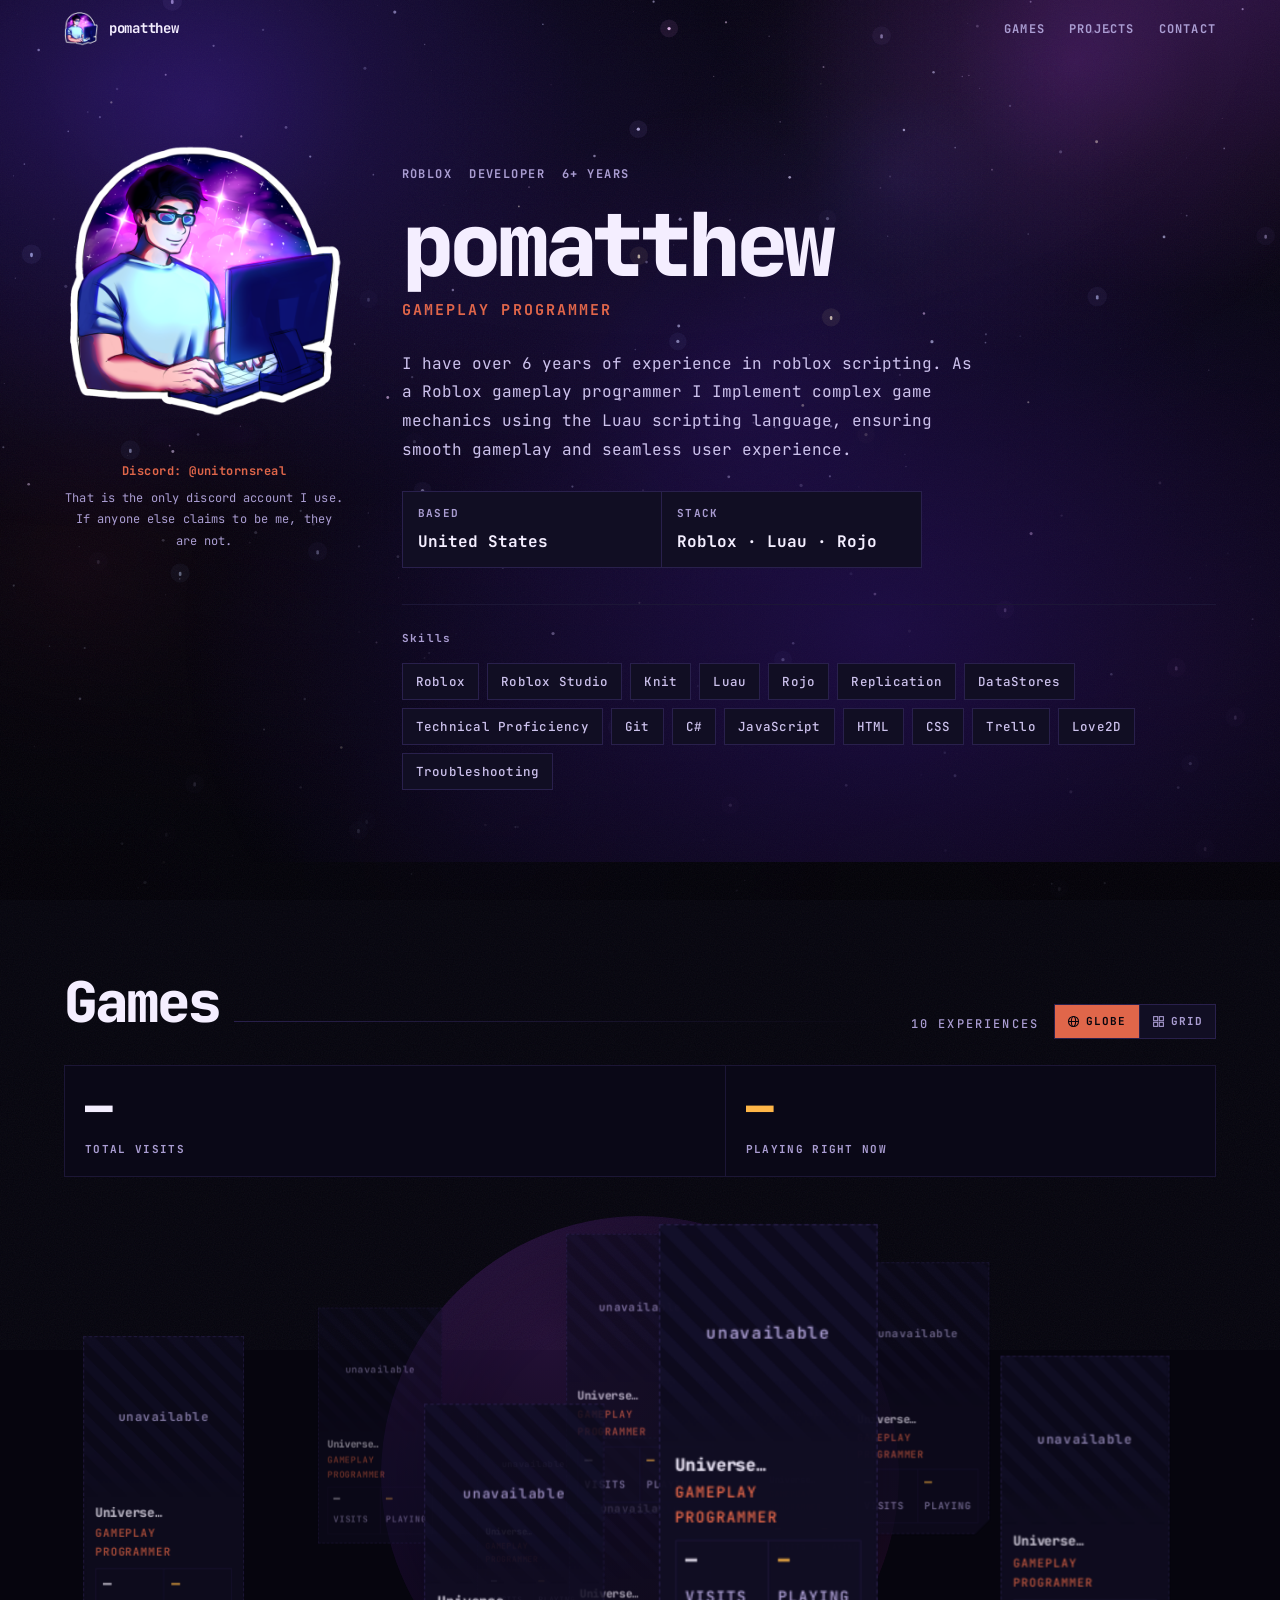
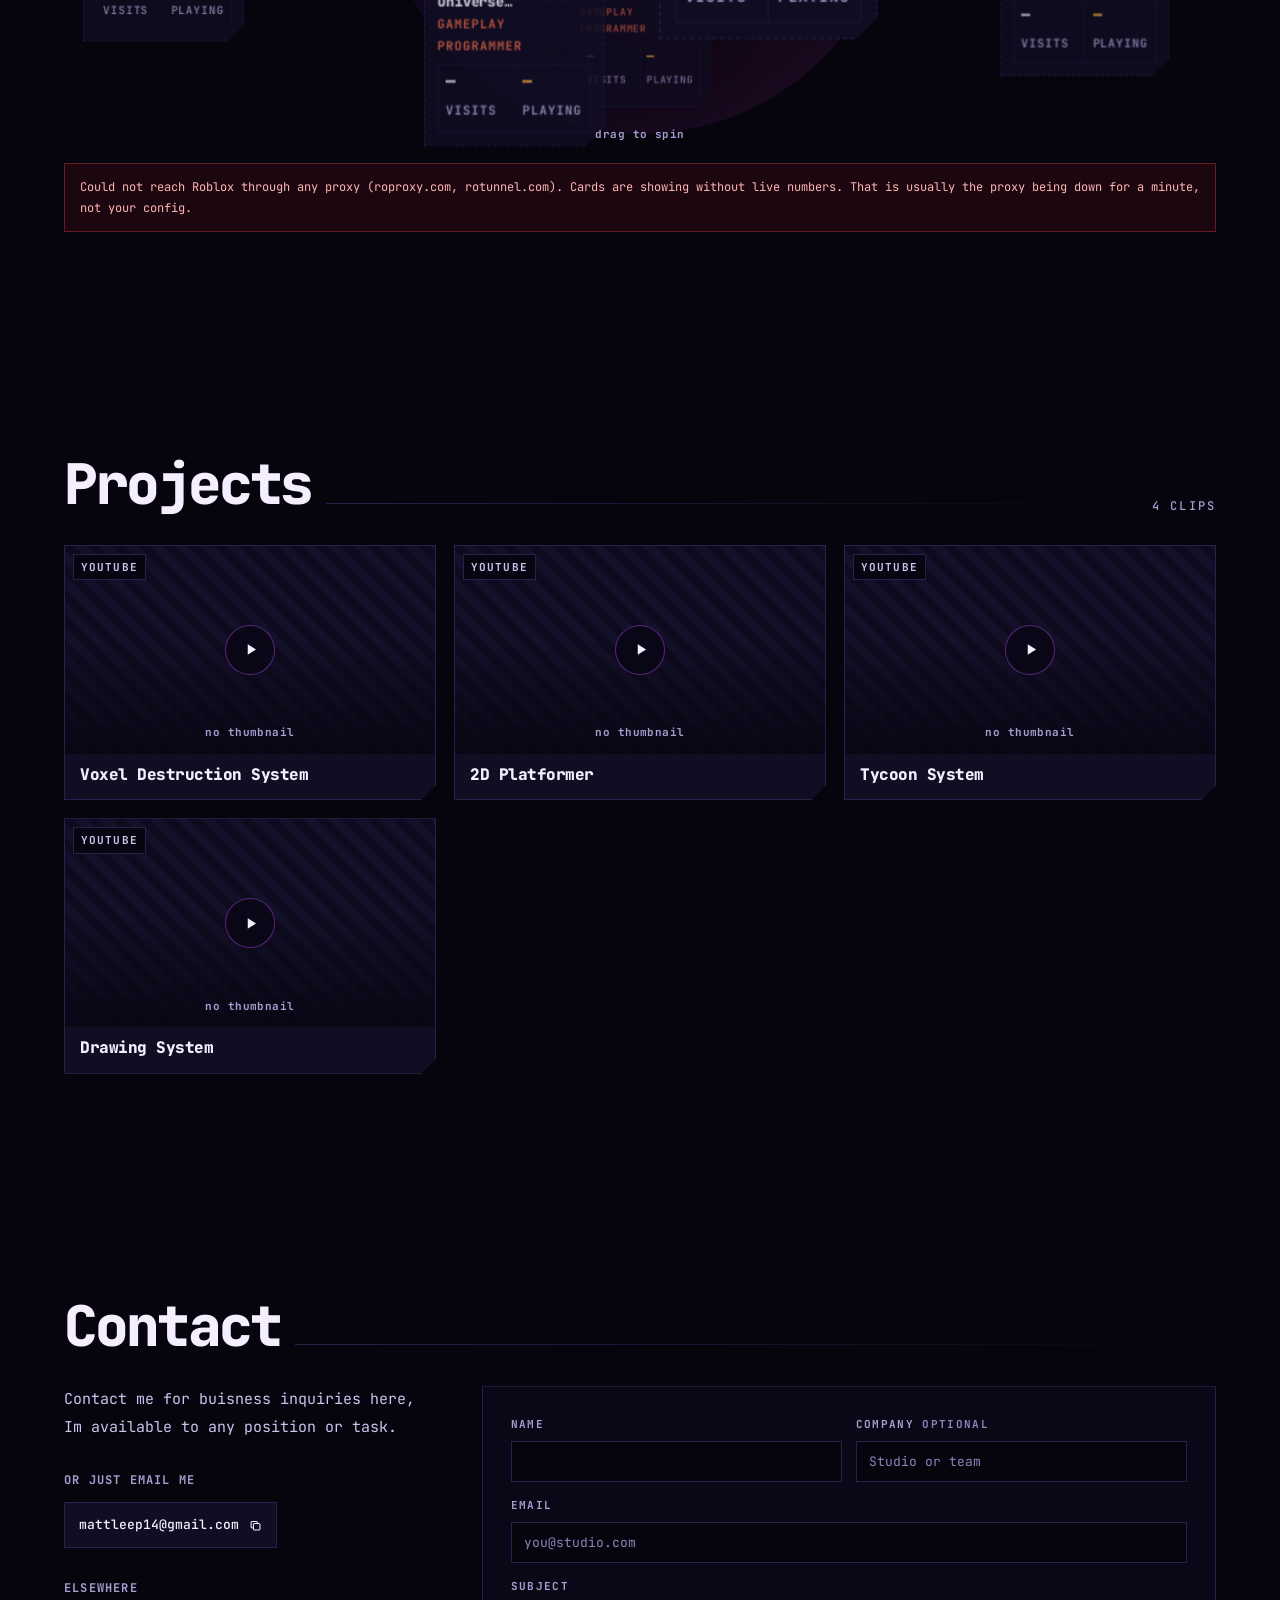
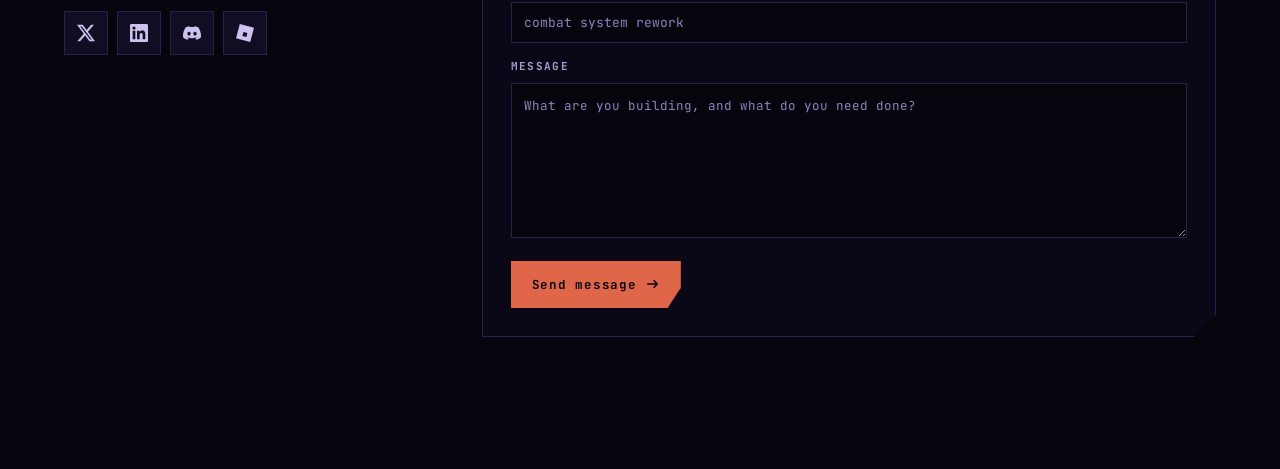
==== commit c3d21411: "Fixed media viewer effects" ====
--- a/index.html
+++ b/index.html
@@ -72,11 +72,11 @@
         <p class="role reveal"><span data-scramble>Gameplay Programmer</span></p>
 
         <p class="blurb reveal" id="blurb"></p>
-
+        
         <div class="facts reveal solid" id="facts"></div>
 
         <div class="skills reveal solid">
-          <p class="skills-label">What I work with</p>
+          <p class="skills-label">Skills</p>
           <ul class="skill-list" id="skills"></ul>
         </div>
       </div>
--- a/css/projects.css
+++ b/css/projects.css
@@ -65,8 +65,7 @@
 .vid-dur{ left:auto; right:8px; letter-spacing:.1em; color:var(--star); }
 
 .vid-body{ padding:13px 15px 16px; position:relative; z-index:1; }
-.vid-body h3{ font-size:16px; font-weight:800; letter-spacing:-.03em; margin-bottom:6px; }
-.vid-body p{ font-size:12.5px; color:var(--dim); line-height:1.75; }
+.vid-body h3{ font-size:16px; font-weight:800; letter-spacing:-.03em; }
 .vid-tags{ display:flex; gap:4px; flex-wrap:wrap; margin-top:10px; }
 .vid-tags b{
   font-size:11px; font-weight:500; letter-spacing:.02em;
--- a/css/player.css
+++ b/css/player.css
@@ -10,7 +10,7 @@
 
 .player-box{
   position:relative;
-  width:min(1060px, 100%);
+  width:min(1060px, 100%, max(340px, (78vh - 215px) * 16 / 9));
   max-height:100%;
   overflow:auto;
   background:var(--deep);
@@ -98,11 +98,11 @@
   display:grid; place-items:center;
   background:rgba(9,6,20,.72); border:1px solid rgba(155,60,211,.62);
   color:var(--star); cursor:pointer; z-index:7;
-  clip-path:polygon(50% 0, 100% 25%, 100% 75%, 50% 100%, 0 75%, 0 25%);
-  transition:transform .28s var(--ease), background .25s, color .25s;
+  border-radius:50%;
+  transition:background .25s, border-color .25s, color .25s;
 }
 .player-bigplay[hidden]{ display:none; }
-.player-bigplay:hover{ background:var(--accent); color:var(--void); transform:translate(-50%,-50%) scale(1.09); }
+.player-bigplay:hover{ background:var(--accent); border-color:var(--accent); color:var(--void); }
 
 .player-flash{
   position:absolute; top:50%; left:14%; translate:-50% -50%;
@@ -211,7 +211,11 @@
   border-top:1px solid var(--line-soft);
 }
 .player-meta h3{ font-size:15px; font-weight:700; letter-spacing:-.03em; margin-bottom:5px; }
-.player-meta p{ font-size:12px; color:var(--dim); max-width:60ch; line-height:1.75; }
+.player-meta p{
+  font-size:12px; color:var(--dim); max-width:60ch; line-height:1.75;
+  max-height:22vh; overflow-y:auto;
+  scrollbar-width:thin;
+}
 .player-meta .player-note{
   flex:1 1 100%;
   font-size:11px; color:var(--faint); line-height:1.8;
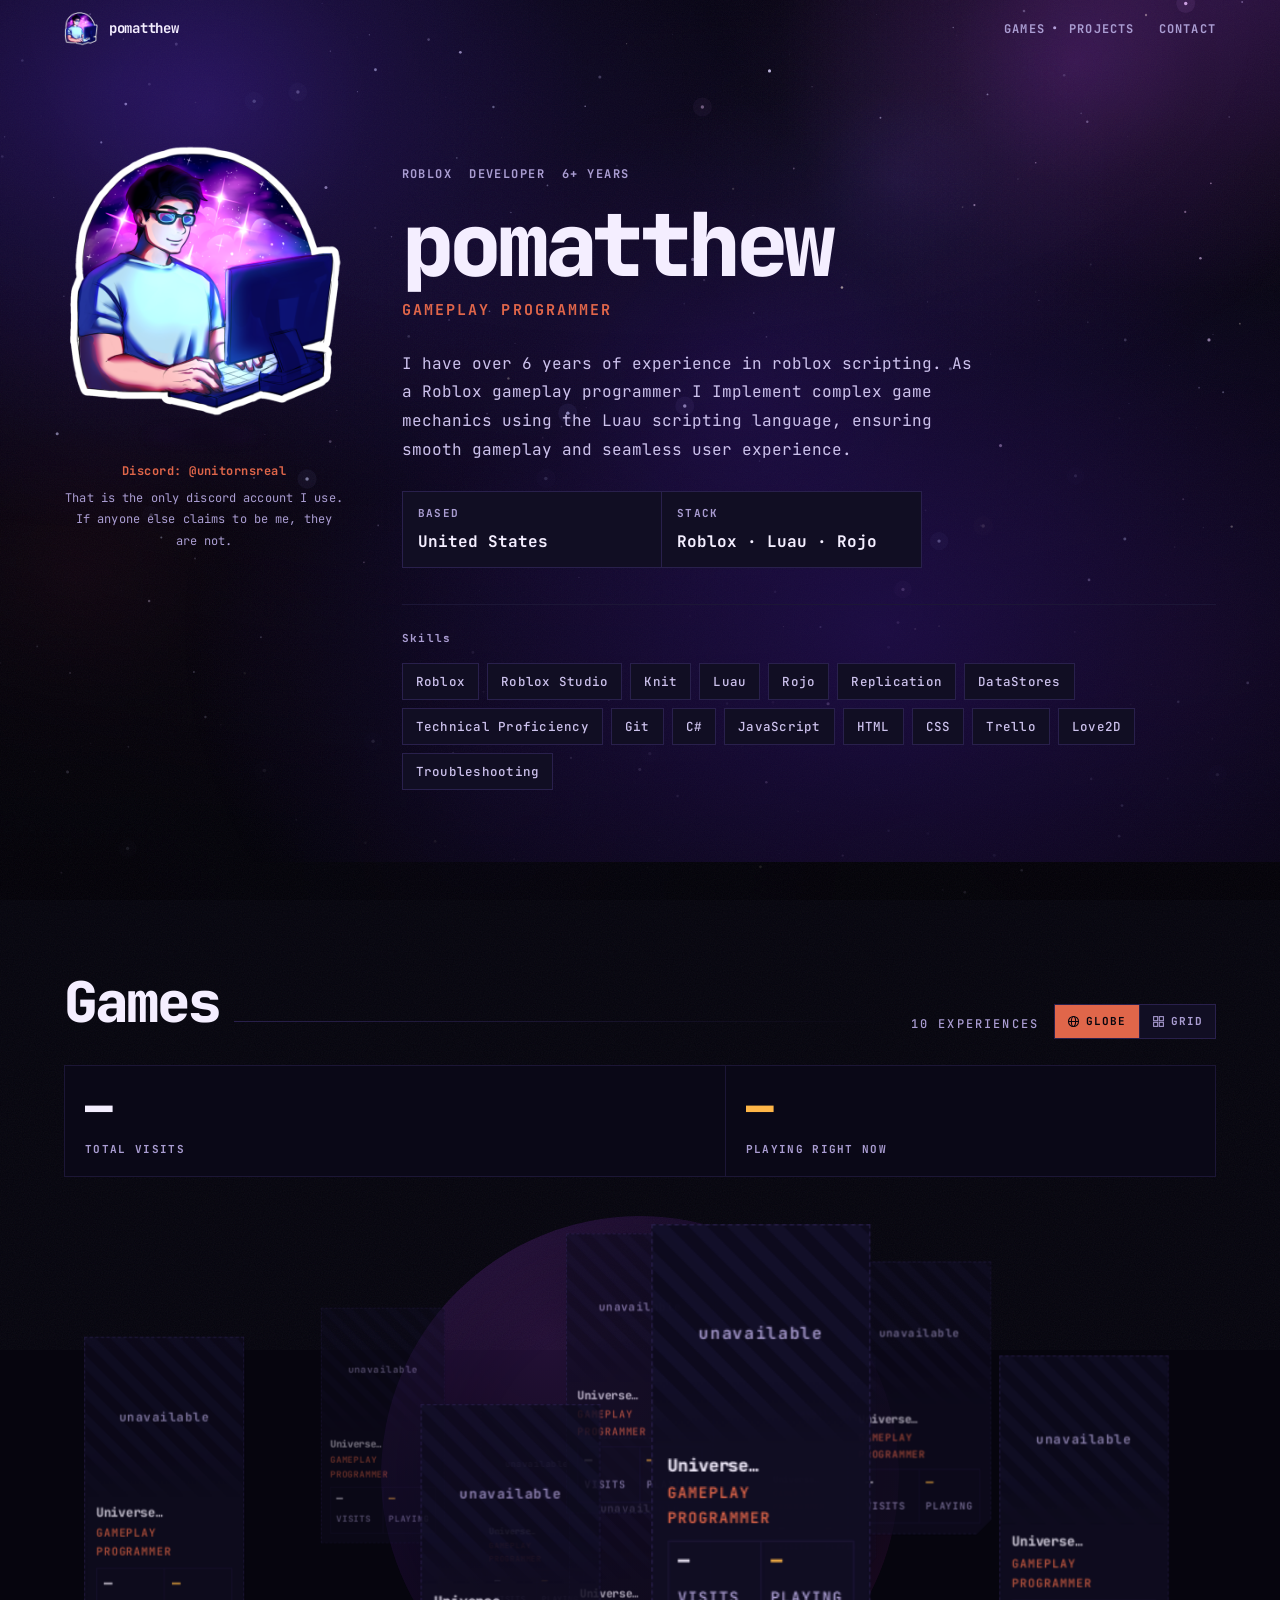
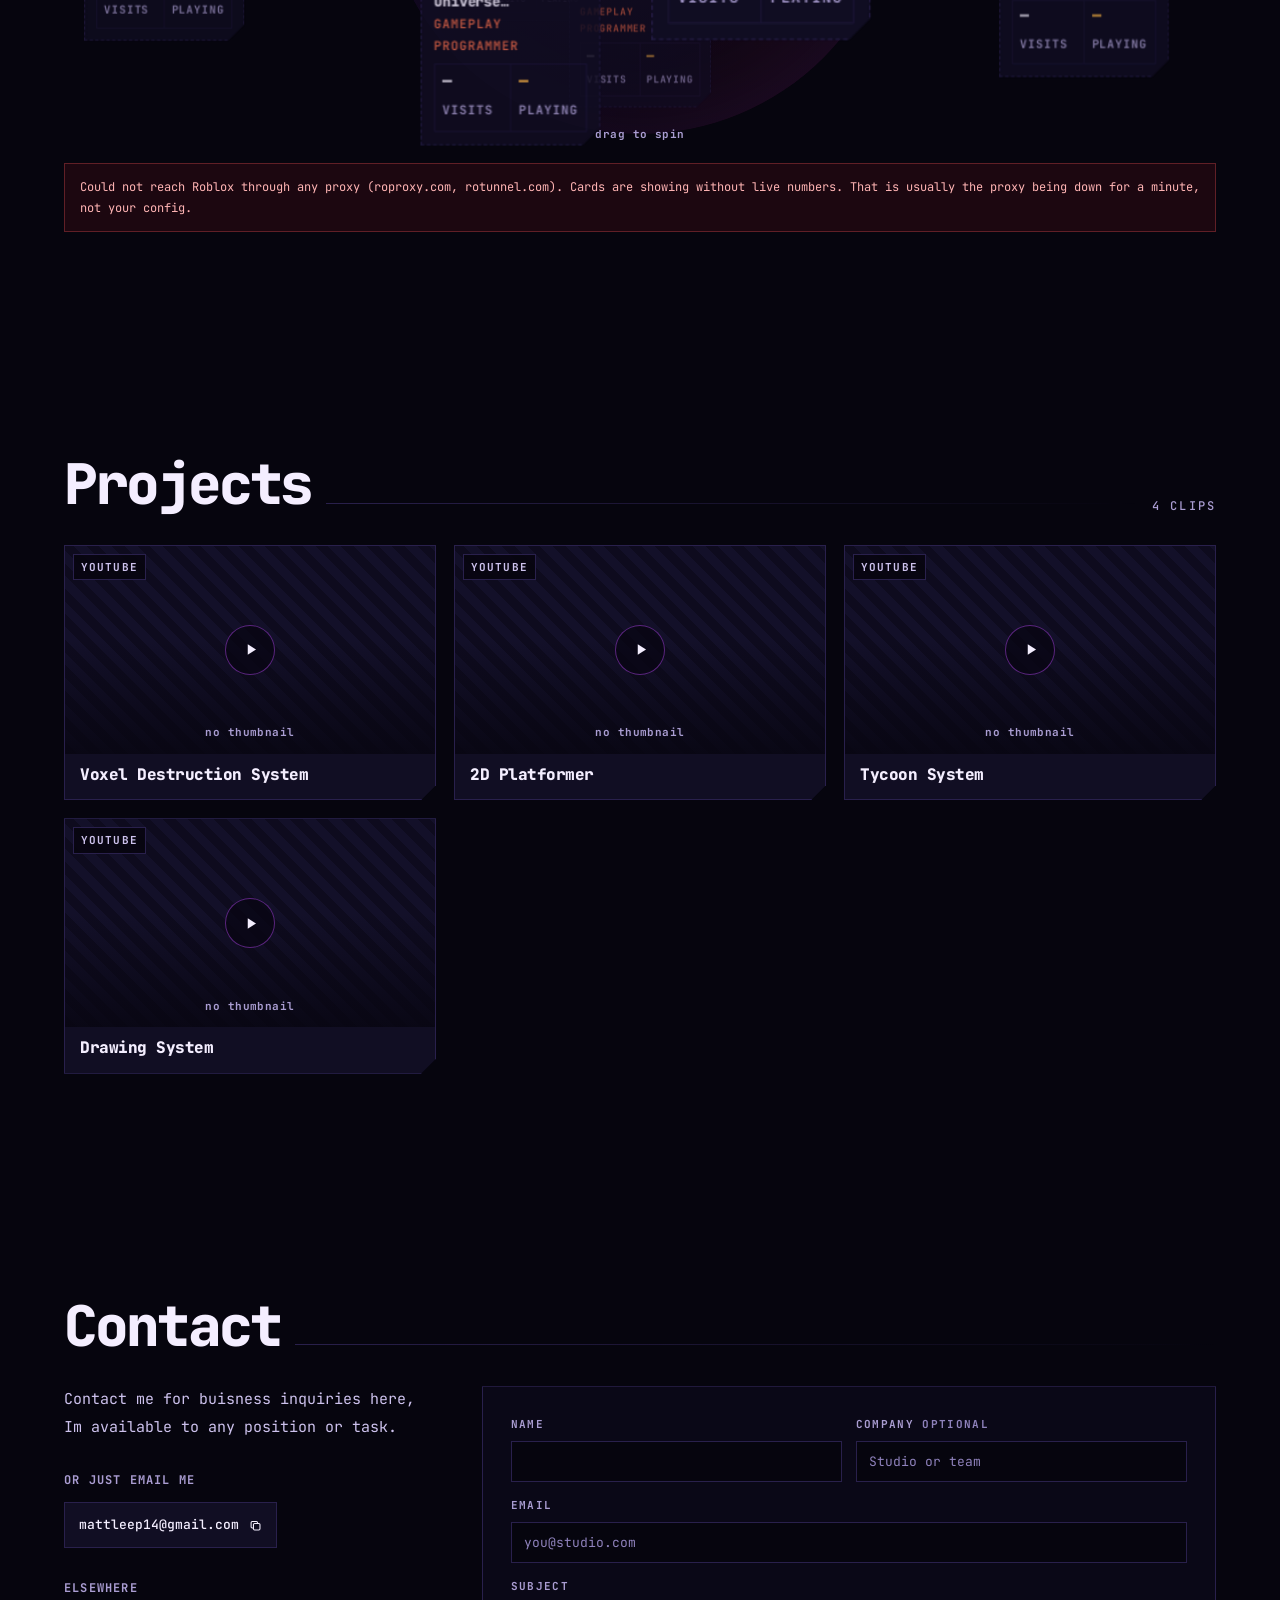
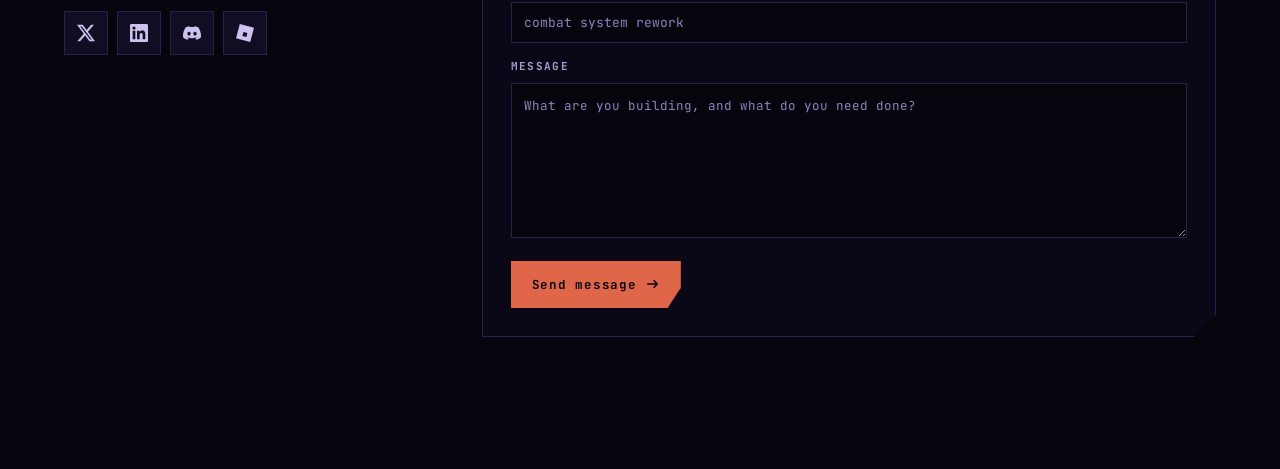
==== commit d78b2971: "Changed og title" ====
--- a/index.html
+++ b/index.html
@@ -7,8 +7,8 @@
 <meta name="description" content="Roblox gameplay programmer. Combat, movement and ability systems in Luau.">
 <meta name="theme-color" content="#06050e">
 
-<meta property="og:title" content="pomatthew · Gameplay Programmer">
-<meta property="og:description" content="Roblox gameplay programmer. Combat, movement and ability systems in Luau.">
+<meta property="og:title" content="pomatthew - Gameplay Programmer">
+<meta property="og:description" content="Roblox gameplay programmer.">
 <meta property="og:image" content="assets/pfp.png">
 <meta property="og:type" content="website">
 
@@ -72,7 +72,7 @@
         <p class="role reveal"><span data-scramble>Gameplay Programmer</span></p>
 
         <p class="blurb reveal" id="blurb"></p>
-        
+
         <div class="facts reveal solid" id="facts"></div>
 
         <div class="skills reveal solid">
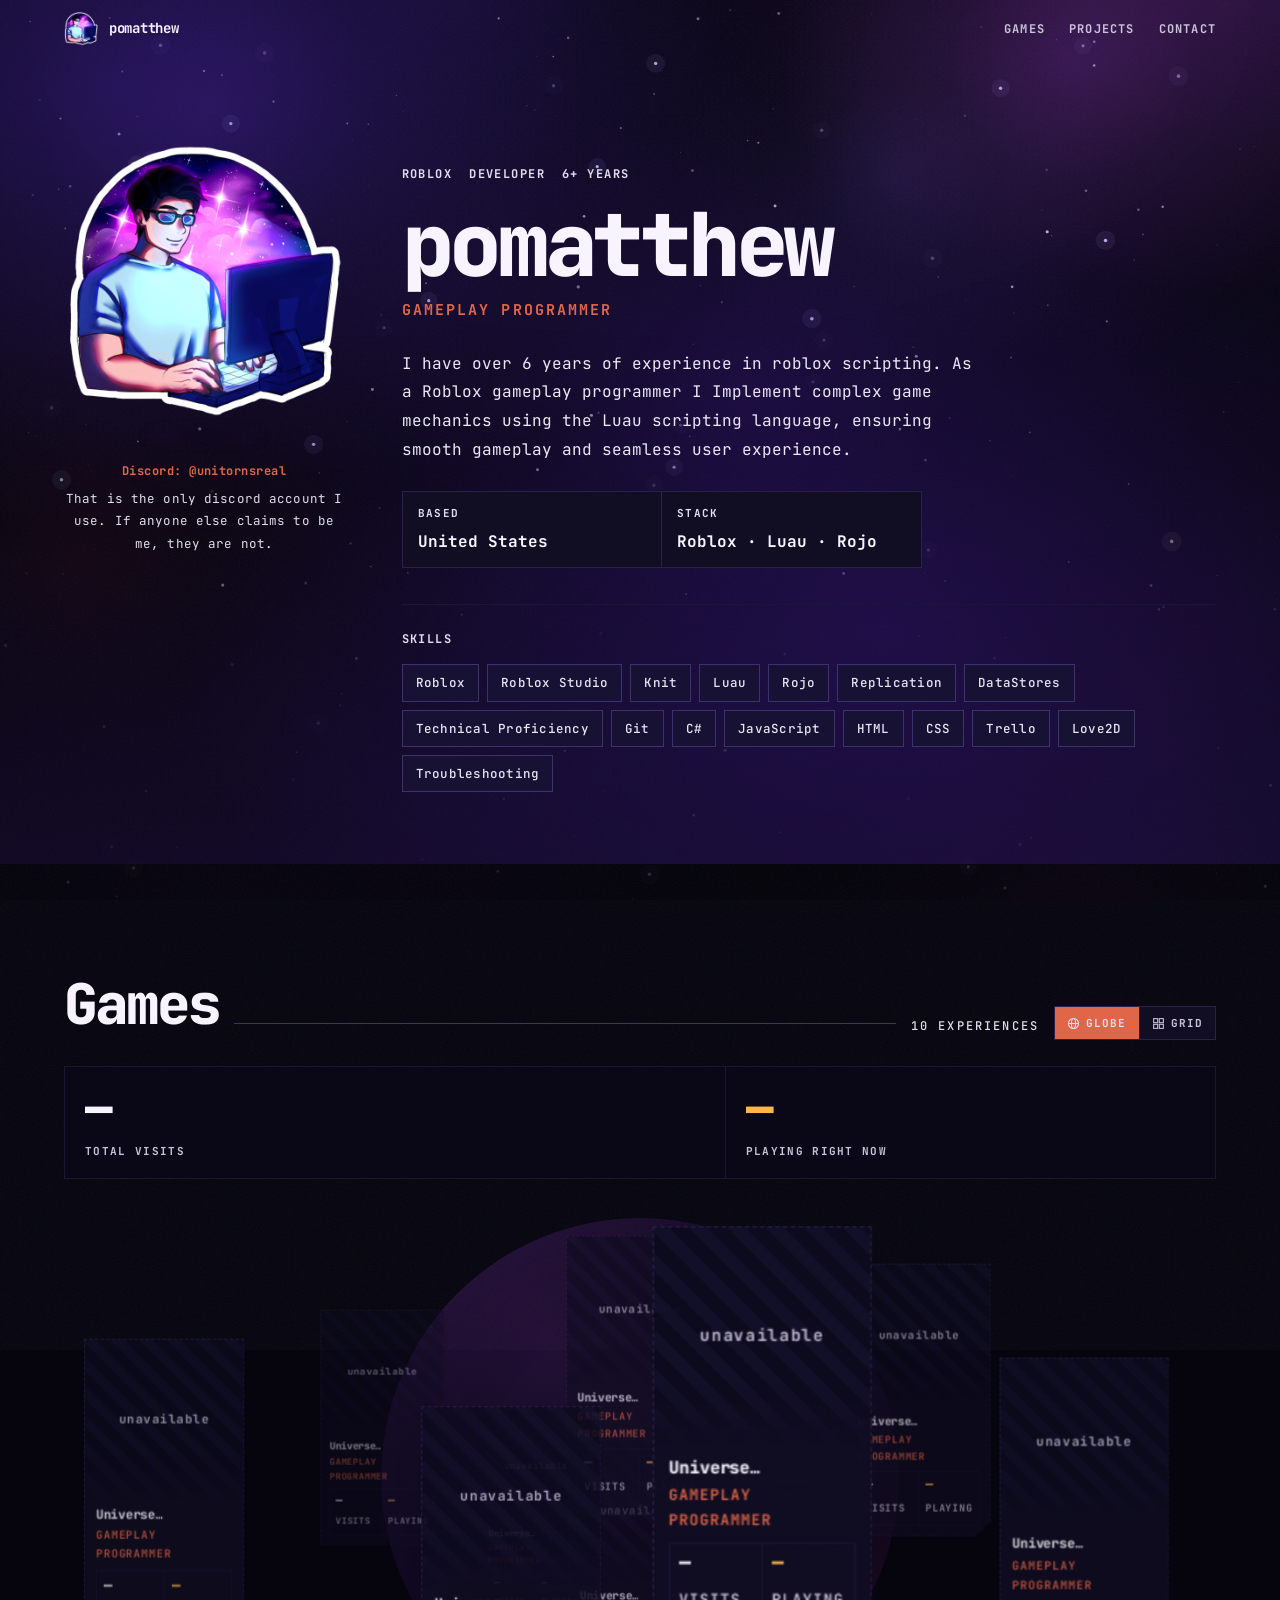
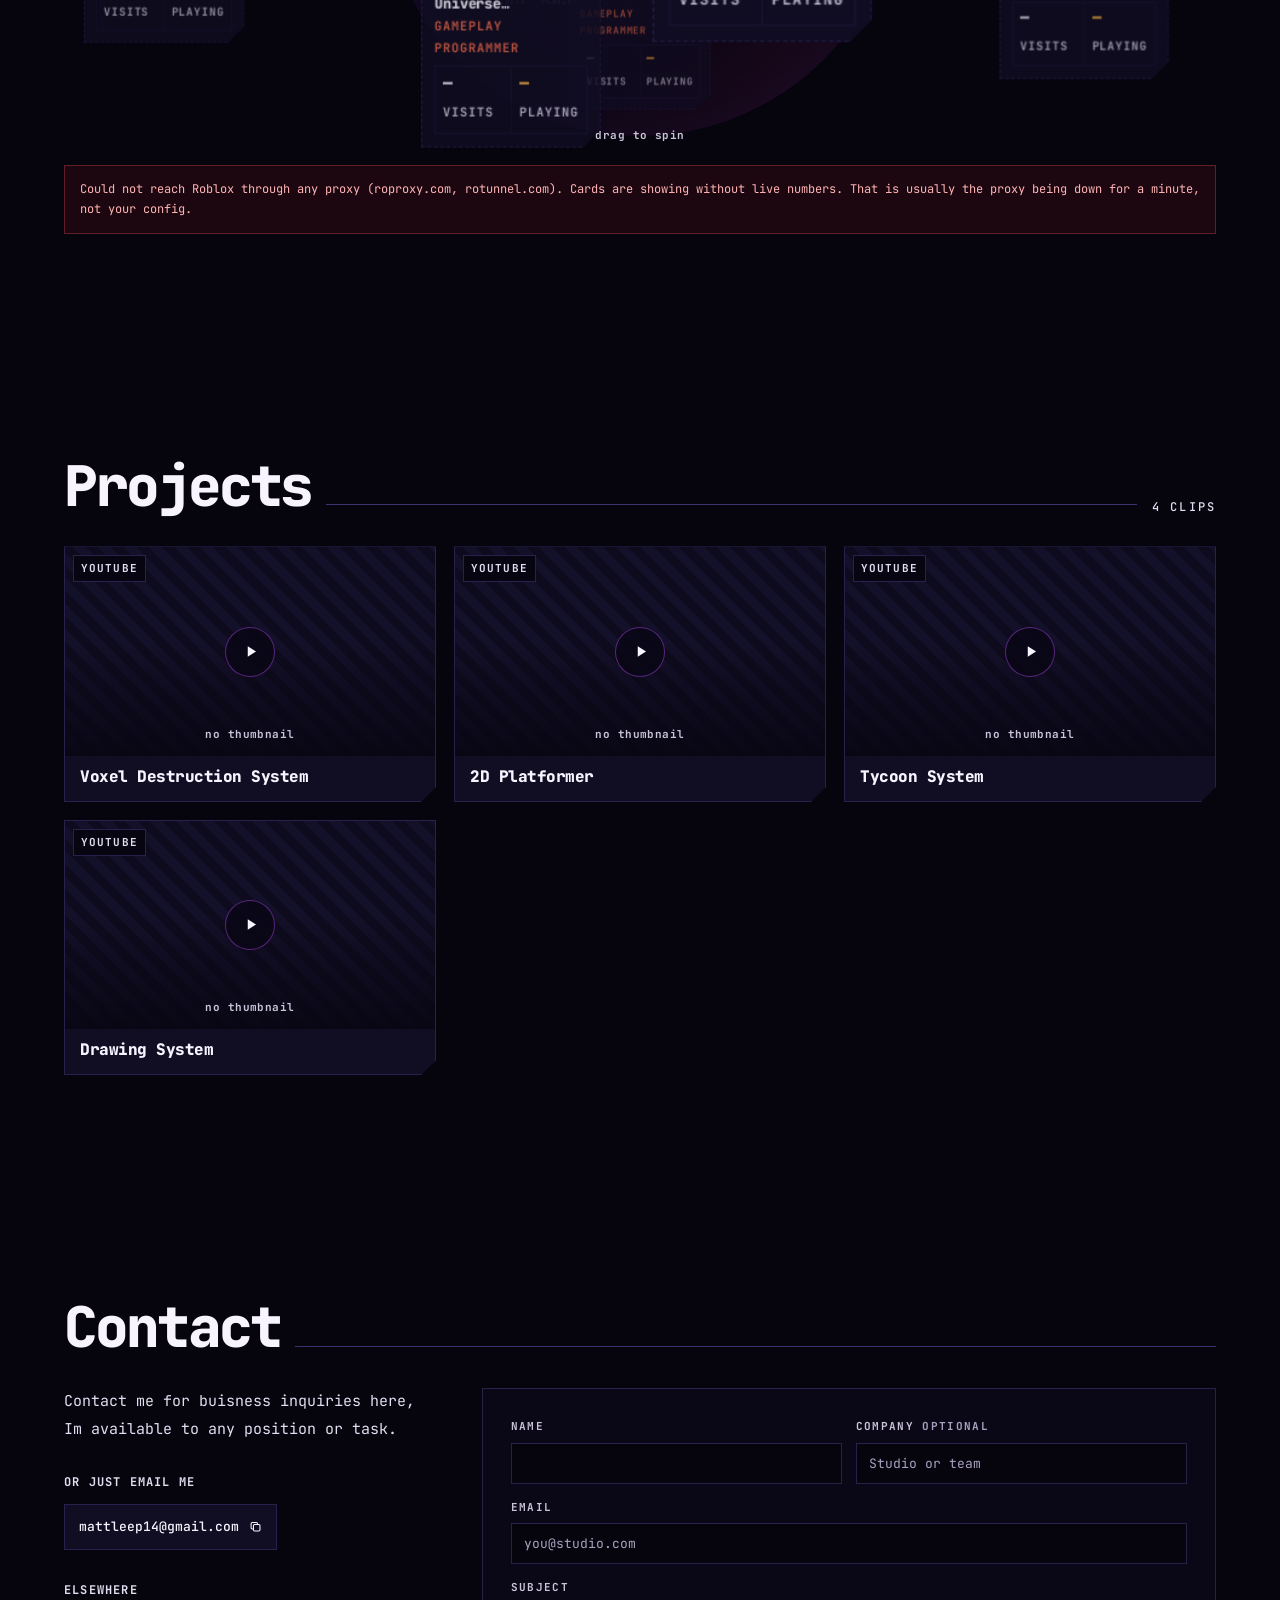
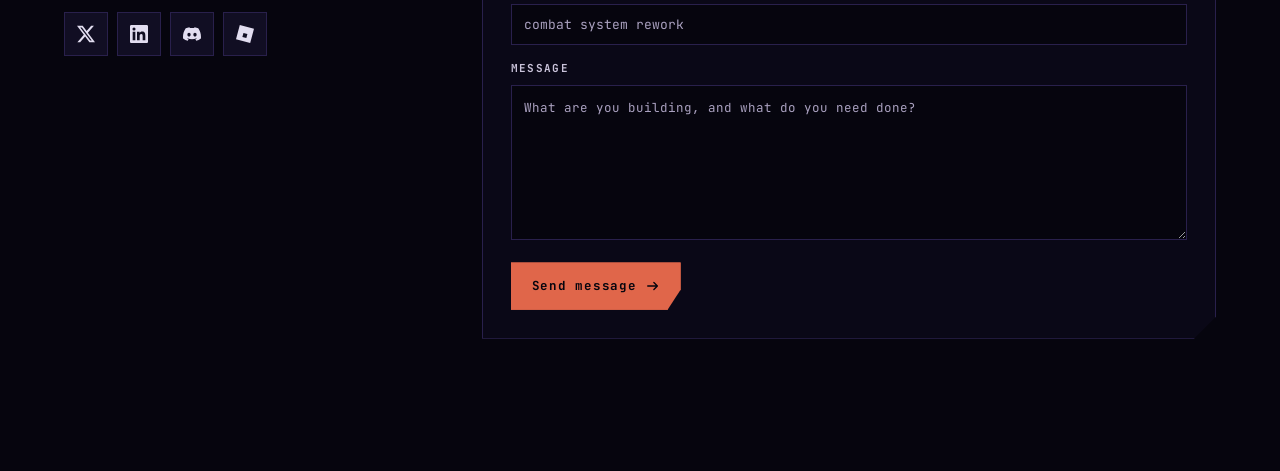
==== commit c33be360: "Fixed cache issues" ====
--- a/index.html
+++ b/index.html
@@ -16,15 +16,15 @@
 <link rel="preconnect" href="https://fonts.googleapis.com">
 <link rel="preconnect" href="https://fonts.gstatic.com" crossorigin>
 <link href="https://fonts.googleapis.com/css2?family=JetBrains+Mono:ital,wght@0,300;0,400;0,500;0,700;0,800;1,400&display=swap" rel="stylesheet">
-<link rel="stylesheet" href="css/base.css">
-<link rel="stylesheet" href="css/nav.css">
-<link rel="stylesheet" href="css/hero.css">
-<link rel="stylesheet" href="css/sections.css">
-<link rel="stylesheet" href="css/games.css">
-<link rel="stylesheet" href="css/projects.css">
-<link rel="stylesheet" href="css/contact.css">
-<link rel="stylesheet" href="css/player.css">
-<link rel="stylesheet" href="css/ui.css">
+<link rel="stylesheet" href="css/base.css?v=dev">
+<link rel="stylesheet" href="css/nav.css?v=dev">
+<link rel="stylesheet" href="css/hero.css?v=dev">
+<link rel="stylesheet" href="css/sections.css?v=dev">
+<link rel="stylesheet" href="css/games.css?v=dev">
+<link rel="stylesheet" href="css/projects.css?v=dev">
+<link rel="stylesheet" href="css/contact.css?v=dev">
+<link rel="stylesheet" href="css/player.css?v=dev">
+<link rel="stylesheet" href="css/ui.css?v=dev">
 </head>
 
 <body>
@@ -301,13 +301,13 @@
 
 <div class="toast" id="toast" role="status" aria-live="polite"></div>
 
-<script src="config.js"></script>
-<script src="js/space.js"></script>
-<script src="js/roblox.js"></script>
-<script src="js/globe.js"></script>
-<script src="js/games.js"></script>
-<script src="js/player.js"></script>
-<script src="js/media.js"></script>
-<script src="js/main.js"></script>
+<script src="config.js?v=dev"></script>
+<script src="js/space.js?v=dev"></script>
+<script src="js/roblox.js?v=dev"></script>
+<script src="js/globe.js?v=dev"></script>
+<script src="js/games.js?v=dev"></script>
+<script src="js/player.js?v=dev"></script>
+<script src="js/media.js?v=dev"></script>
+<script src="js/main.js?v=dev"></script>
 </body>
 </html>
--- a/css/base.css
+++ b/css/base.css
@@ -5,6 +5,7 @@
   --panel-hi:  #181330;
   --line:      #29204c;
   --line-soft: #1c1636;
+  --line-hi:   #3d3170;
 
   --plasma:    #9b3cd3;
   --plasma-lo: #4723a9;
@@ -12,11 +13,11 @@
   --amber:     #ffb648;
   --accent:    #e0664a;
 
-  --star:  #f4eeff;
-  --mid:   #cdc2ed;
-  --dim:   #aa9dd2;
-  --faint: #aa9dd2;
-  --ghost: #8f82bc;
+  --star:  #f7f4ff;
+  --mid:   #e2ddf0;
+  --dim:   #cac3da;
+  --faint: #c0b8d1;
+  --ghost: #aaa1c0;
 
   --mono: 'JetBrains Mono', ui-monospace, 'Cascadia Mono', Consolas, monospace;
   --sans: var(--mono);
@@ -57,7 +58,7 @@
   padding:1px 5px;
 }
 
-::selection{ background:var(--accent); color:var(--void); }
+::selection{ background:var(--accent); color:var(--mid); }
 :focus-visible{ outline:2px solid var(--accent); outline-offset:3px; }
 
 .wrap{ width:min(1180px, 100% - var(--pad)*2); margin-inline:auto; }
@@ -65,7 +66,7 @@
 .micro{
   font-size:12px; font-weight:700;
   letter-spacing:.1em; text-transform:uppercase;
-  color:var(--dim); margin-bottom:12px;
+  color:var(--mid); margin-bottom:12px;
 }
 
 #sky{ position:fixed; inset:0; width:100%; height:100%; z-index:0; pointer-events:none; }
--- a/css/hero.css
+++ b/css/hero.css
@@ -9,7 +9,8 @@
   background:
     radial-gradient(58% 52% at 20% 16%, rgba(71,35,169,.34), transparent 66%),
     radial-gradient(44% 40% at 84% 4%,  rgba(155,60,211,.26), transparent 70%),
-    radial-gradient(56% 58% at 64% 58%, rgba(50,21,117,.50), transparent 72%);
+    radial-gradient(56% 58% at 64% 58%, rgba(50,21,117,.50), transparent 72%),
+    linear-gradient(to bottom, transparent 46%, rgba(52,26,112,.24) 76%);
 }
 
 .hero-grid{
@@ -46,9 +47,9 @@
 
 .handle-note{
   margin-top:18px;
-  font-size:12px; line-height:1.8;
+  font-size:12.5px; line-height:1.8;
   letter-spacing:.01em;
-  color:var(--dim);
+  color:var(--mid);
   text-align:center;
 }
 .handle-note b{
@@ -62,7 +63,7 @@
 
 .kicker{
   font-size:12px; font-weight:700; letter-spacing:.12em;
-  text-transform:uppercase; color:var(--dim);
+  text-transform:uppercase; color:var(--mid);
   margin-bottom:16px;
 }
 
@@ -85,7 +86,7 @@
 
 .blurb{
   max-width:58ch;
-  color:var(--mid);
+  color:#ece8f7;
   font-size:clamp(15px,1.25vw,17px);
   line-height:1.8;
   margin-bottom:26px;
@@ -112,7 +113,7 @@
 .fact b{
   display:block;
   font-size:11px; font-weight:700; letter-spacing:.12em;
-  text-transform:uppercase; color:var(--dim);
+  text-transform:uppercase; color:var(--mid);
   margin-bottom:5px;
 }
 .fact span{ font-size:16px; font-weight:700; color:var(--star); }
@@ -123,8 +124,9 @@
   border-top:1px solid var(--line-soft);
 }
 .skills-label{
-  font-size:11px; font-weight:700; letter-spacing:.12em;
-  color:var(--dim);
+  font-size:12px; font-weight:700; letter-spacing:.12em;
+  text-transform:uppercase;
+  color:var(--mid);
   margin-bottom:15px;
 }
 .skill-list{ display:flex; flex-wrap:wrap; align-items:center; gap:8px; list-style:none; }
@@ -135,9 +137,9 @@
   display:inline-block;
   padding:7px 13px;
   font-size:12.5px; font-weight:500; letter-spacing:.02em;
-  color:var(--mid);
-  border:1px solid var(--line);
-  background-color:var(--panel);
+  color:#e9e5f5;
+  border:1px solid var(--line-hi);
+  background-color:#171233;
   background-image:linear-gradient(var(--plasma-lo), var(--plasma-lo));
   background-repeat:no-repeat;
   background-position:0 100%;
--- a/css/sections.css
+++ b/css/sections.css
@@ -7,11 +7,11 @@
 .sec-head h2{ font-size:clamp(34px,5.2vw,56px); font-weight:800; letter-spacing:-.055em; }
 .sec-rule{
   flex:1; height:1px; min-width:30px;
-  background:linear-gradient(90deg, var(--line), transparent);
+  background:var(--line-hi);
   transform:translateY(-6px);
 }
 .sec-count{
-  font-size:12px; font-weight:500; color:var(--dim);
+  font-size:12px; font-weight:500; color:var(--mid);
   letter-spacing:.18em; text-transform:uppercase;
   white-space:nowrap;
 }
--- a/css/games.css
+++ b/css/games.css
@@ -170,7 +170,7 @@
 }
 .view-toggle button + button{ border-left:1px solid var(--line); }
 .view-toggle button:hover{ color:var(--star); }
-.view-toggle button.on{ color:var(--void); background:var(--accent); }
+.view-toggle button.on{ color:var(--mid); background:var(--accent); }
 
 .games-error{
   border:1px solid rgba(255,90,90,.3);
--- a/css/contact.css
+++ b/css/contact.css
@@ -21,7 +21,7 @@
   cursor:pointer;
   transition:background-size .34s var(--ease), color .25s, border-color .25s;
 }
-.mail-copy:hover{ background-size:100% 100%; color:var(--void); border-color:var(--accent); }
+.mail-copy:hover{ background-size:100% 100%; color:var(--star); border-color:var(--accent); }
 
 .social-row{ display:flex; gap:9px; flex-wrap:wrap; }
 .social{
@@ -38,7 +38,7 @@
 }
 .social:hover{
   background-size:100% 100%;
-  color:var(--void); border-color:var(--accent);
+  color:var(--star); border-color:var(--accent);
 }
 .social.unset{
   border-style:dashed; color:var(--ghost);
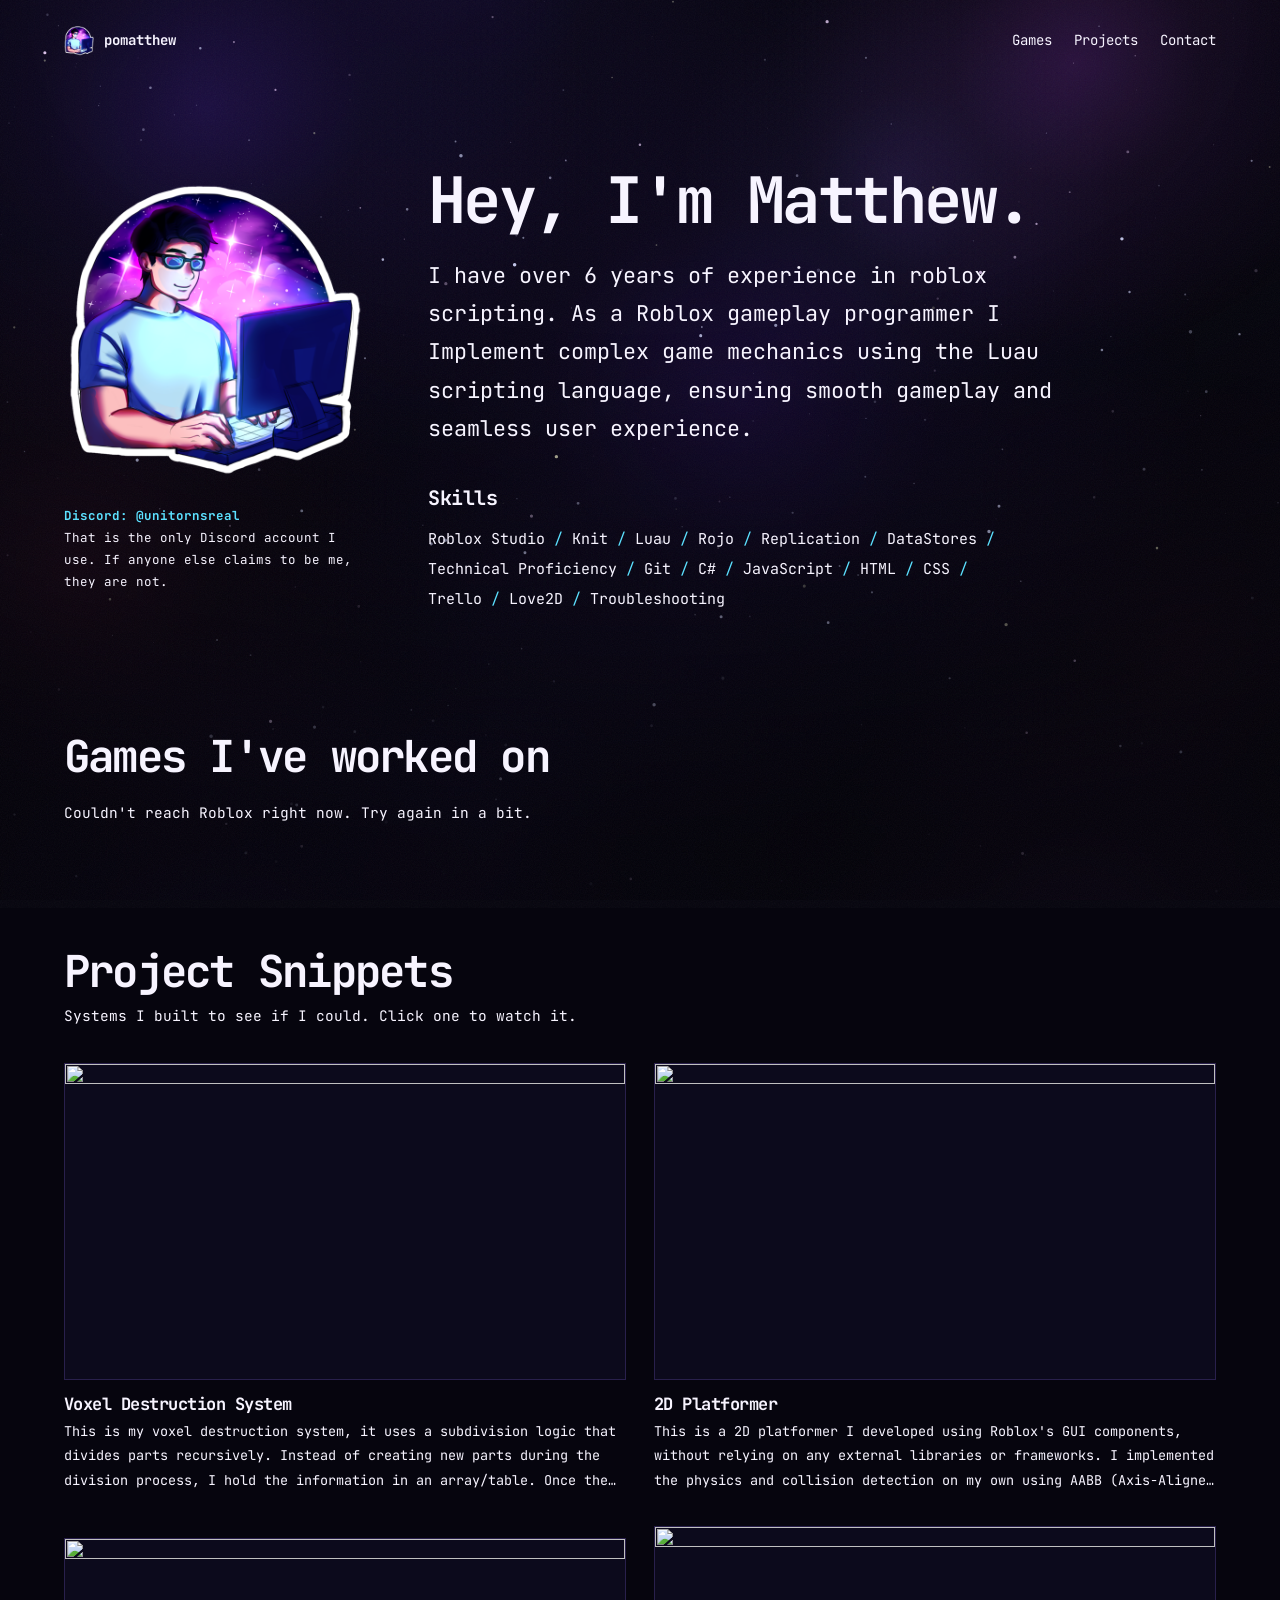
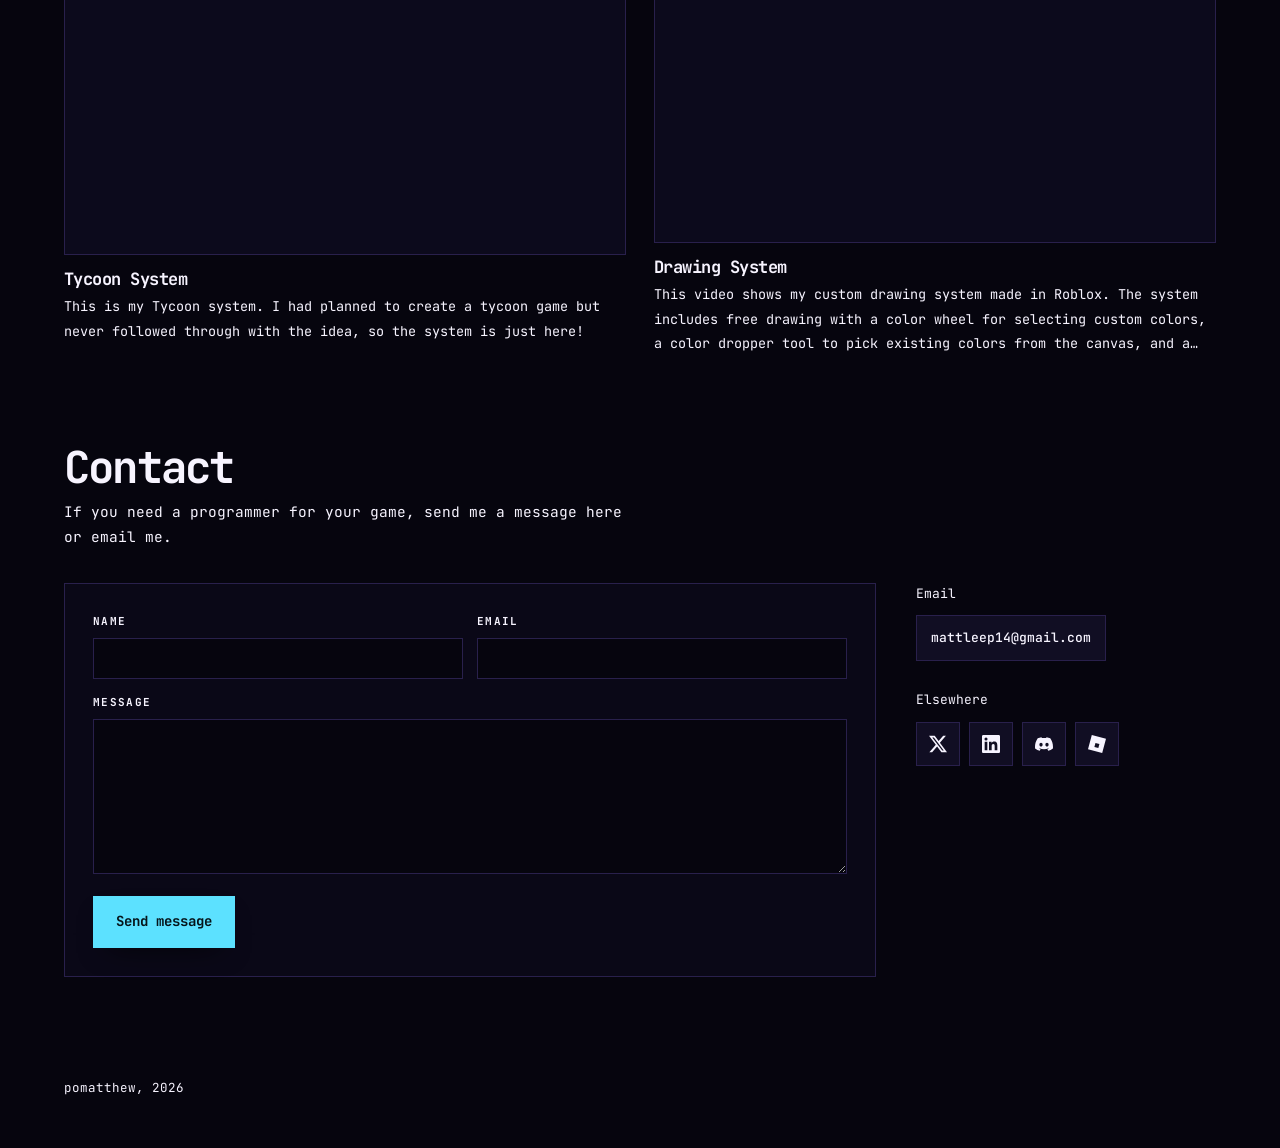
==== commit 404df93d: "Redesign" ====
--- a/index.html
+++ b/index.html
@@ -4,7 +4,7 @@
 <meta charset="utf-8">
 <meta name="viewport" content="width=device-width, initial-scale=1, viewport-fit=cover">
 <title>Pomatthew</title>
-<meta name="description" content="Roblox gameplay programmer. Combat, movement and ability systems in Luau.">
+<meta name="description" content="Roblox gameplay programmer. Games I've worked on, things I've built, and how to reach me.">
 <meta name="theme-color" content="#06050e">
 
 <meta property="og:title" content="pomatthew - Gameplay Programmer">
@@ -17,14 +17,10 @@
 <link rel="preconnect" href="https://fonts.gstatic.com" crossorigin>
 <link href="https://fonts.googleapis.com/css2?family=JetBrains+Mono:ital,wght@0,300;0,400;0,500;0,700;0,800;1,400&display=swap" rel="stylesheet">
 <link rel="stylesheet" href="css/base.css?v=dev">
-<link rel="stylesheet" href="css/nav.css?v=dev">
-<link rel="stylesheet" href="css/hero.css?v=dev">
-<link rel="stylesheet" href="css/sections.css?v=dev">
-<link rel="stylesheet" href="css/games.css?v=dev">
-<link rel="stylesheet" href="css/projects.css?v=dev">
 <link rel="stylesheet" href="css/contact.css?v=dev">
 <link rel="stylesheet" href="css/player.css?v=dev">
 <link rel="stylesheet" href="css/ui.css?v=dev">
+<link rel="stylesheet" href="css/site.css?v=dev">
 </head>
 
 <body>
@@ -33,182 +29,95 @@
 <div class="grain" aria-hidden="true"></div>
 <div class="vignette" aria-hidden="true"></div>
 
-<header class="nav">
-  <a class="nav-mark" href="#top">
-    <span class="nav-mark-pic"><img src="assets/pfp.png" alt="" width="64" height="64"></span>
-    <span class="nav-mark-text">pomatthew</span>
-  </a>
-  <nav class="nav-links">
-    <a href="#games">Games</a>
-    <a href="#projects">Projects</a>
-    <a href="#contact">Contact</a>
-  </nav>
-</header>
-
-<main id="top">
-
-  <section class="hero">
-    <div class="hero-field" aria-hidden="true"></div>
-
-    <div class="wrap hero-grid">
-
-      <div class="hero-portrait reveal">
-        <div class="portrait-wrap">
-          <div class="portrait">
-            <img src="assets/pfp.png" alt="pomatthew" width="640" height="640">
-          </div>
-          <div class="portrait-shadow" aria-hidden="true"></div>
-        </div>
-        <p class="handle-note" id="handle-note"></p>
-      </div>
-
-      <div class="hero-body">
-        <p class="kicker reveal">roblox &nbsp;developer &nbsp;6+ years</p>
-
-        <h1 class="reveal">
-          <span class="h1-name">pomatthew</span>
-        </h1>
-
-        <p class="role reveal"><span data-scramble>Gameplay Programmer</span></p>
-
-        <p class="blurb reveal" id="blurb"></p>
-
-        <div class="facts reveal solid" id="facts"></div>
-
-        <div class="skills reveal solid">
-          <p class="skills-label">Skills</p>
-          <ul class="skill-list" id="skills"></ul>
-        </div>
-      </div>
-    </div>
-  </section>
-
-  <section id="games" class="section">
-    <div class="wrap">
-
-      <div class="sec-head reveal">
-        <h2><span class="cut"><i>Games</i></span></h2>
-        <span class="sec-rule"></span>
-        <span class="sec-count" id="games-sync"></span>
-        <div class="view-toggle" role="group" aria-label="Game layout">
-          <button type="button" data-view="globe" class="on">
-            <svg viewBox="0 0 16 16" width="13" height="13" aria-hidden="true"><circle cx="8" cy="8" r="6.2" fill="none" stroke="currentColor" stroke-width="1.3"/><ellipse cx="8" cy="8" rx="2.6" ry="6.2" fill="none" stroke="currentColor" stroke-width="1.3"/><path d="M2 8h12" stroke="currentColor" stroke-width="1.3"/></svg>
-            Globe
-          </button>
-          <button type="button" data-view="grid">
-            <svg viewBox="0 0 16 16" width="13" height="13" aria-hidden="true"><rect x="2" y="2" width="5" height="5" fill="none" stroke="currentColor" stroke-width="1.3"/><rect x="9" y="2" width="5" height="5" fill="none" stroke="currentColor" stroke-width="1.3"/><rect x="2" y="9" width="5" height="5" fill="none" stroke="currentColor" stroke-width="1.3"/><rect x="9" y="9" width="5" height="5" fill="none" stroke="currentColor" stroke-width="1.3"/></svg>
-            Grid
-          </button>
-        </div>
-      </div>
-
-      <div class="totals reveal" id="totals" hidden>
-        <div class="total">
-          <span class="total-num">&mdash;</span>
-          <span class="total-label">total visits</span>
-        </div>
-        <div class="total">
-          <span class="total-num">&mdash;</span>
-          <span class="total-label">playing right now</span>
-        </div>
-      </div>
-
-      <div class="games-stage" id="games-stage">
-        <div class="globe-hint" id="globe-hint">drag to spin</div>
-        <div class="globe-layer" id="globe-layer"></div>
-      </div>
-
-      <div class="games-grid" id="games-grid" hidden></div>
-
-      <p class="games-error" id="games-error" hidden></p>
-
-    </div>
-  </section>
-
-  <section id="projects" class="section">
-    <div class="wrap">
-      <div class="sec-head reveal">
-        <h2><span class="cut"><i>Projects</i></span></h2>
-        <span class="sec-rule"></span>
-        <span class="sec-count" id="projects-count"></span>
-      </div>
-
-      <div class="reel-grid" id="reel-grid"></div>
-    </div>
-  </section>
-
-  <section id="contact" class="section section-contact">
-    <div class="wrap">
-      <div class="sec-head reveal">
-        <h2><span class="cut"><i>Contact</i></span></h2>
-        <span class="sec-rule"></span>
-      </div>
-
-      <div class="contact-grid">
-
-        <div class="contact-side reveal">
-          <p class="contact-blurb" id="contact-blurb"></p>
-
-          <div class="contact-direct">
-            <p class="micro">Or just email me</p>
-            <button type="button" class="mail-copy" id="mail-copy">
-              <span id="mail-copy-text">&mdash;</span>
-              <svg viewBox="0 0 16 16" width="13" height="13" aria-hidden="true"><rect x="5.5" y="5.5" width="8" height="8" rx="1.4" fill="none" stroke="currentColor" stroke-width="1.3"/><path d="M10.5 5.5v-1a1.4 1.4 0 0 0-1.4-1.4H4a1.4 1.4 0 0 0-1.4 1.4v5.1A1.4 1.4 0 0 0 4 11h1" fill="none" stroke="currentColor" stroke-width="1.3"/></svg>
-            </button>
-          </div>
-
-          <div class="socials">
-            <p class="micro">Elsewhere</p>
-            <div class="social-row" id="socials"></div>
-          </div>
-        </div>
-
-        <form class="contact-form reveal" id="contact-form" novalidate>
-          <div class="field-row">
-            <label class="field">
-              <span>Name</span>
-              <input name="name" type="text" autocomplete="name" required>
-              <em class="err"></em>
-            </label>
-            <label class="field">
-              <span>Company <i>optional</i></span>
-              <input name="company" type="text" autocomplete="organization" placeholder="Studio or team">
-              <em class="err"></em>
-            </label>
-          </div>
-
+<main class="page" id="top">
+  <header class="top">
+    <a class="home" href="#top"><img src="assets/pfp.png" alt="" width="64" height="64" id="mark-pic"><span id="mark-name">pomatthew</span></a>
+    <nav><a href="#games">Games</a><a href="#projects">Projects</a><a href="#contact">Contact</a></nav>
+  </header>
+
+  <section class="intro">
+    <div>
+      <img class="pic" id="avatar" src="assets/pfp.png" alt="pomatthew" width="640" height="640">
+      <p class="warn" id="warn"></p>
+    </div>
+    <div>
+      <h1>Hey, I'm Matthew.</h1>
+      <p class="desc" id="blurb"></p>
+      <p class="skills-line" id="skills"></p>
+    </div>
+  </section>
+
+  <section class="part" id="games">
+    <h2>Games I've worked on</h2>
+    <div class="totals-row" id="totals">
+      <div class="live"><b id="playing">&mdash;</b><span>playing right now</span></div>
+      <div><b id="visits">&mdash;</b><span>total visits</span></div>
+    </div>
+    <div class="stage" id="stage">
+      <a class="shot" id="st-shot" href="#" target="_blank" rel="noopener"><img id="st-img" alt=""></a>
+      <div class="info">
+        <h3 id="st-name">&nbsp;</h3>
+        <div class="nums">
+          <div><b id="st-visits">&mdash;</b><span>visits</span></div>
+          <div class="on" id="st-on-box"><b id="st-on">&mdash;</b><span>playing now</span></div>
+        </div>
+        <p class="role" id="st-role"></p>
+        <a class="btn btn-solid" id="st-play" href="#" target="_blank" rel="noopener"><svg viewBox="0 0 16 16" width="13" height="13" aria-hidden="true"><path d="M4 2.5v11l9-5.5z" fill="currentColor"/></svg><span>Play</span></a>
+      </div>
+    </div>
+    <div class="strip-head">
+      <span id="strip-count"></span>
+      <button class="arrow" type="button" id="prev" aria-label="Previous"><svg viewBox="0 0 16 16" width="14" height="14" aria-hidden="true"><path d="M10 3L5 8l5 5" fill="none" stroke="currentColor" stroke-width="1.6" stroke-linecap="round" stroke-linejoin="round"/></svg></button>
+      <button class="arrow" type="button" id="next" aria-label="Next"><svg viewBox="0 0 16 16" width="14" height="14" aria-hidden="true"><path d="M6 3l5 5-5 5" fill="none" stroke="currentColor" stroke-width="1.6" stroke-linecap="round" stroke-linejoin="round"/></svg></button>
+    </div>
+    <div class="strip" id="strip"></div>
+    <p class="games-error" id="games-error" hidden></p>
+  </section>
+
+  <section class="part" id="projects">
+    <h2>Project Snippets</h2>
+    <p>Systems I built to see if I could. Click one to watch it.</p>
+    <div class="clips" id="clips"></div>
+  </section>
+
+  <section class="part" id="contact">
+    <h2>Contact</h2>
+    <p id="contact-blurb"></p>
+    <div class="reach">
+      <form class="contact-form" id="contact-form" novalidate>
+        <div class="field-row">
+          <label class="field">
+            <span>Name</span>
+            <input name="name" type="text" autocomplete="name" required>
+            <em class="err"></em>
+          </label>
           <label class="field">
             <span>Email</span>
-            <input name="email" type="email" autocomplete="email" placeholder="you@studio.com" required>
+            <input name="email" type="email" autocomplete="email" required>
             <em class="err"></em>
           </label>
-
-          <label class="field">
-            <span>Subject</span>
-            <input name="subject" type="text" placeholder="combat system rework" required>
-            <em class="err"></em>
-          </label>
-
-          <label class="field">
-            <span>Message</span>
-            <textarea name="message" rows="6" placeholder="What are you building, and what do you need done?" required></textarea>
-            <em class="err"></em>
-          </label>
-
-          <input type="text" name="_honey" class="honey" tabindex="-1" autocomplete="off" aria-hidden="true">
-
-          <div class="form-foot">
-            <button type="submit" class="btn btn-solid" id="send-btn">
-              <span>Send message</span>
-              <svg viewBox="0 0 16 16" width="14" height="14" aria-hidden="true"><path d="M2 8h11M9 4l4 4-4 4" fill="none" stroke="currentColor" stroke-width="1.6" stroke-linecap="round" stroke-linejoin="round"/></svg>
-            </button>
-            <p class="form-status" id="form-status" role="status" aria-live="polite"></p>
-          </div>
-        </form>
-
-      </div>
-    </div>
-  </section>
+        </div>
+        <label class="field">
+          <span>Message</span>
+          <textarea name="message" rows="6" required></textarea>
+          <em class="err"></em>
+        </label>
+        <input type="text" name="_honey" class="honey" tabindex="-1" autocomplete="off" aria-hidden="true">
+        <div class="form-foot">
+          <button type="submit" class="btn btn-solid" id="send-btn"><span>Send message</span></button>
+          <p class="form-status" id="form-status" role="status" aria-live="polite"></p>
+        </div>
+      </form>
+      <div class="side">
+        <p class="micro-l">Email</p>
+        <button type="button" class="mail-copy" id="mail-copy"><span id="mail-copy-text">&mdash;</span></button>
+        <p class="micro-l">Elsewhere</p>
+        <div class="social-row" id="socials"></div>
+      </div>
+    </div>
+  </section>
+
+  <footer class="foot">pomatthew, 2026</footer>
 </main>
 
 <div class="player" id="player" hidden>
@@ -304,9 +213,8 @@
 <script src="config.js?v=dev"></script>
 <script src="js/space.js?v=dev"></script>
 <script src="js/roblox.js?v=dev"></script>
-<script src="js/globe.js?v=dev"></script>
+<script src="js/player.js?v=dev"></script>
 <script src="js/games.js?v=dev"></script>
-<script src="js/player.js?v=dev"></script>
 <script src="js/media.js?v=dev"></script>
 <script src="js/main.js?v=dev"></script>
 </body>
--- a/css/base.css
+++ b/css/base.css
@@ -72,14 +72,14 @@
 #sky{ position:fixed; inset:0; width:100%; height:100%; z-index:0; pointer-events:none; }
 
 .grain{
-  position:fixed; inset:-50%; z-index:2; pointer-events:none;
+  position:fixed; inset:-8px; z-index:2; pointer-events:none;
   opacity:.05;
   background-image:url("data:image/svg+xml,%3Csvg xmlns='http://www.w3.org/2000/svg' width='220' height='220'%3E%3Cfilter id='n'%3E%3CfeTurbulence type='fractalNoise' baseFrequency='.85' numOctaves='4' stitchTiles='stitch'/%3E%3C/filter%3E%3Crect width='220' height='220' filter='url(%23n)'/%3E%3C/svg%3E");
   animation:grainshift 640ms steps(3) infinite;
 }
 @keyframes grainshift{
-  0%{ transform:translate(0,0) } 33%{ transform:translate(-2%,1%) }
-  66%{ transform:translate(1%,-2%) } 100%{ transform:translate(2%,1%) }
+  0%{ transform:translate(0,0) } 33%{ transform:translate(-4px,2px) }
+  66%{ transform:translate(2px,-4px) } 100%{ transform:translate(4px,2px) }
 }
 
 .vignette{
--- a/css/site.css
+++ b/css/site.css
@@ -0,0 +1,109 @@
+:root{
+  --accent:#5ce1ff;
+  --live:#7ee2b0;
+  --mid:#f7f4ff;
+  --dim:#f7f4ff;
+  --faint:#f7f4ff;
+  --ghost:#f7f4ff;
+}
+
+.page{ width:min(1180px, 100% - var(--pad)*2); margin-inline:auto; position:relative; z-index:3; }
+a.u{ color:var(--accent); text-decoration:underline; text-underline-offset:4px; text-decoration-thickness:1px; }
+a.u:hover{ color:var(--star); }
+
+.top{ display:flex; align-items:center; gap:22px; padding:26px 0; font-size:14px; }
+.top .home{ display:flex; align-items:center; gap:10px; font-weight:700; margin-right:auto; }
+.top .home img{ width:30px; height:30px; object-fit:contain; }
+.top nav{ display:flex; gap:22px; }
+.top nav a:hover{ color:var(--accent); }
+
+.intro{ display:grid; grid-template-columns:300px 1fr; gap:64px; padding:80px 0 50px; align-items:center; }
+.intro .pic{ width:100%; height:auto; animation:bob 7.5s ease-in-out infinite; }
+@keyframes bob{ 50%{ transform:translateY(-10px) } }
+.intro .warn{ margin-top:22px; font-size:12.5px; line-height:1.75; }
+.intro .warn b{ color:var(--accent); }
+.intro h1{ font-size:clamp(34px, 5.2vw, 64px); letter-spacing:-.04em; margin:6px 0 24px; }
+.intro .desc{ font-size:clamp(18px, 1.7vw, 22px); line-height:1.75; max-width:52ch; }
+
+.skills-line{ margin-top:30px; max-width:66ch; font-size:15px; line-height:2; }
+.skills-line b{ display:block; font-size:20px; letter-spacing:-.02em; margin-bottom:6px; }
+.skills-line i{ font-style:normal; color:var(--accent); }
+.skills-line span{ white-space:nowrap; }
+
+h2{ font-size:clamp(30px, 4vw, 44px); letter-spacing:-.04em; margin:0 0 10px; }
+.part{ padding:70px 0 20px; }
+.part > p{ font-size:14.5px; margin-bottom:34px; max-width:62ch; }
+
+.totals-row{ display:flex; flex-wrap:wrap; gap:18px 64px; margin:22px 0 38px; }
+.totals-row b{ display:block; font-size:clamp(34px, 4.6vw, 54px); font-weight:800; letter-spacing:-.04em; line-height:1.1; }
+.totals-row span{ font-size:15px; }
+.totals-row .live b{ color:var(--live); }
+
+.shot{ display:block; position:relative; overflow:hidden; background:#0c0a1c; border:1px solid var(--line); transition:border-color .25s; }
+.shot:hover{ border-color:var(--plasma); }
+.shot img{ width:100%; aspect-ratio:16/9; object-fit:cover; }
+
+.btn{ clip-path:none; font-size:14px; letter-spacing:0; padding:13px 22px; gap:10px; transition:background .2s, border-color .2s, color .2s; }
+.btn::before{ display:none; }
+.btn svg{ transform:none !important; }
+.btn-solid{ color:#06141a; }
+.btn-solid:hover{ background:#fff; border-color:#fff; color:#06141a; }
+
+.stage{ display:grid; grid-template-columns:minmax(0,1.7fr) minmax(0,1fr); align-items:stretch; }
+.stage .shot img{ transition:opacity .25s; }
+.stage.swap .shot img, .stage.swap .info > *{ opacity:0; }
+.info{ min-width:0; display:flex; flex-direction:column; padding:clamp(22px, 2.6vw, 34px); background:var(--deep); border:1px solid var(--line); border-left:0; }
+.info > *{ transition:opacity .25s; }
+.info h3{ font-size:clamp(22px, 2.4vw, 30px); letter-spacing:-.04em; line-height:1.15; margin:0 0 18px; }
+.info .btn{ margin-top:auto; align-self:flex-start; }
+.nums{ display:flex; gap:30px; margin-bottom:18px; }
+.nums b{ display:block; font-size:24px; font-weight:800; letter-spacing:-.03em; }
+.nums span{ font-size:15px; }
+.nums .on b{ color:var(--live); }
+.info .role{ font-size:15px; margin-bottom:16px; }
+
+.strip-head{ display:flex; align-items:center; gap:10px; margin:46px 0 14px; font-size:13.5px; }
+.strip-head span{ margin-right:auto; }
+.arrow{ width:40px; height:40px; display:grid; place-items:center; border:1px solid var(--line); background:var(--panel); color:var(--star); cursor:pointer; transition:border-color .2s; }
+.arrow:hover{ border-color:var(--accent); }
+.arrow[disabled]{ opacity:.35; pointer-events:none; }
+.strip{ display:flex; gap:14px; overflow-x:auto; scroll-snap-type:x mandatory; scroll-behavior:smooth; padding-bottom:12px; scrollbar-width:thin; scrollbar-color:var(--line-hi) transparent; }
+.pick{ flex:0 0 232px; width:232px; min-width:0; scroll-snap-align:start; text-align:left; background:none; border:0; padding:0; cursor:pointer; }
+.pick .shot img{ transition:transform .4s var(--ease), opacity .2s; opacity:.7; }
+.pick:hover .shot img{ transform:scale(1.04); opacity:1; }
+.pick.on .shot{ border-color:var(--accent); }
+.pick.on .shot img{ opacity:1; }
+.pick p{ font-size:12.5px; font-weight:700; margin-top:8px; white-space:nowrap; overflow:hidden; text-overflow:ellipsis; }
+.pick small{ display:block; font-size:12px; font-weight:400; }
+.games-error{ font-size:14.5px; }
+
+.clips{ display:grid; grid-template-columns:1fr 1fr; gap:34px 28px; }
+.clip{ display:block; width:100%; text-align:left; background:none; border:0; padding:0; cursor:pointer; }
+.clip:hover .shot{ border-color:var(--plasma); }
+.clip h3{ font-size:17px; letter-spacing:-.03em; margin:16px 0 6px; }
+.clip p{ font-size:13.5px; line-height:1.8; display:-webkit-box; -webkit-line-clamp:3; -webkit-box-orient:vertical; overflow:hidden; }
+
+.contact-form{ clip-path:none; }
+.field input:focus, .field textarea:focus{ box-shadow:0 0 0 3px rgba(92,225,255,.22); }
+.reach{ display:grid; grid-template-columns:1fr 300px; gap:40px; align-items:start; }
+.micro-l{ font-size:13px; margin:0 0 10px; }
+.mail-copy{ margin-bottom:28px; }
+.social:hover, .mail-copy:hover{ color:#06141a; }
+
+.foot{ padding:80px 0 50px; font-size:12.5px; }
+
+@media (max-width:860px){
+  .stage{ grid-template-columns:1fr; }
+  .info{ border-left:1px solid var(--line); border-top:0; }
+}
+@media (max-width:760px){
+  .intro{ grid-template-columns:1fr; gap:22px; padding-top:30px; }
+  .intro .pic{ width:150px; }
+  .clips{ grid-template-columns:1fr; }
+  .pick{ flex-basis:200px; width:200px; }
+  .arrow{ display:none; }
+  .reach{ grid-template-columns:1fr; }
+  .top nav{ gap:14px; }
+}
+
+[hidden]{ display:none !important; }
